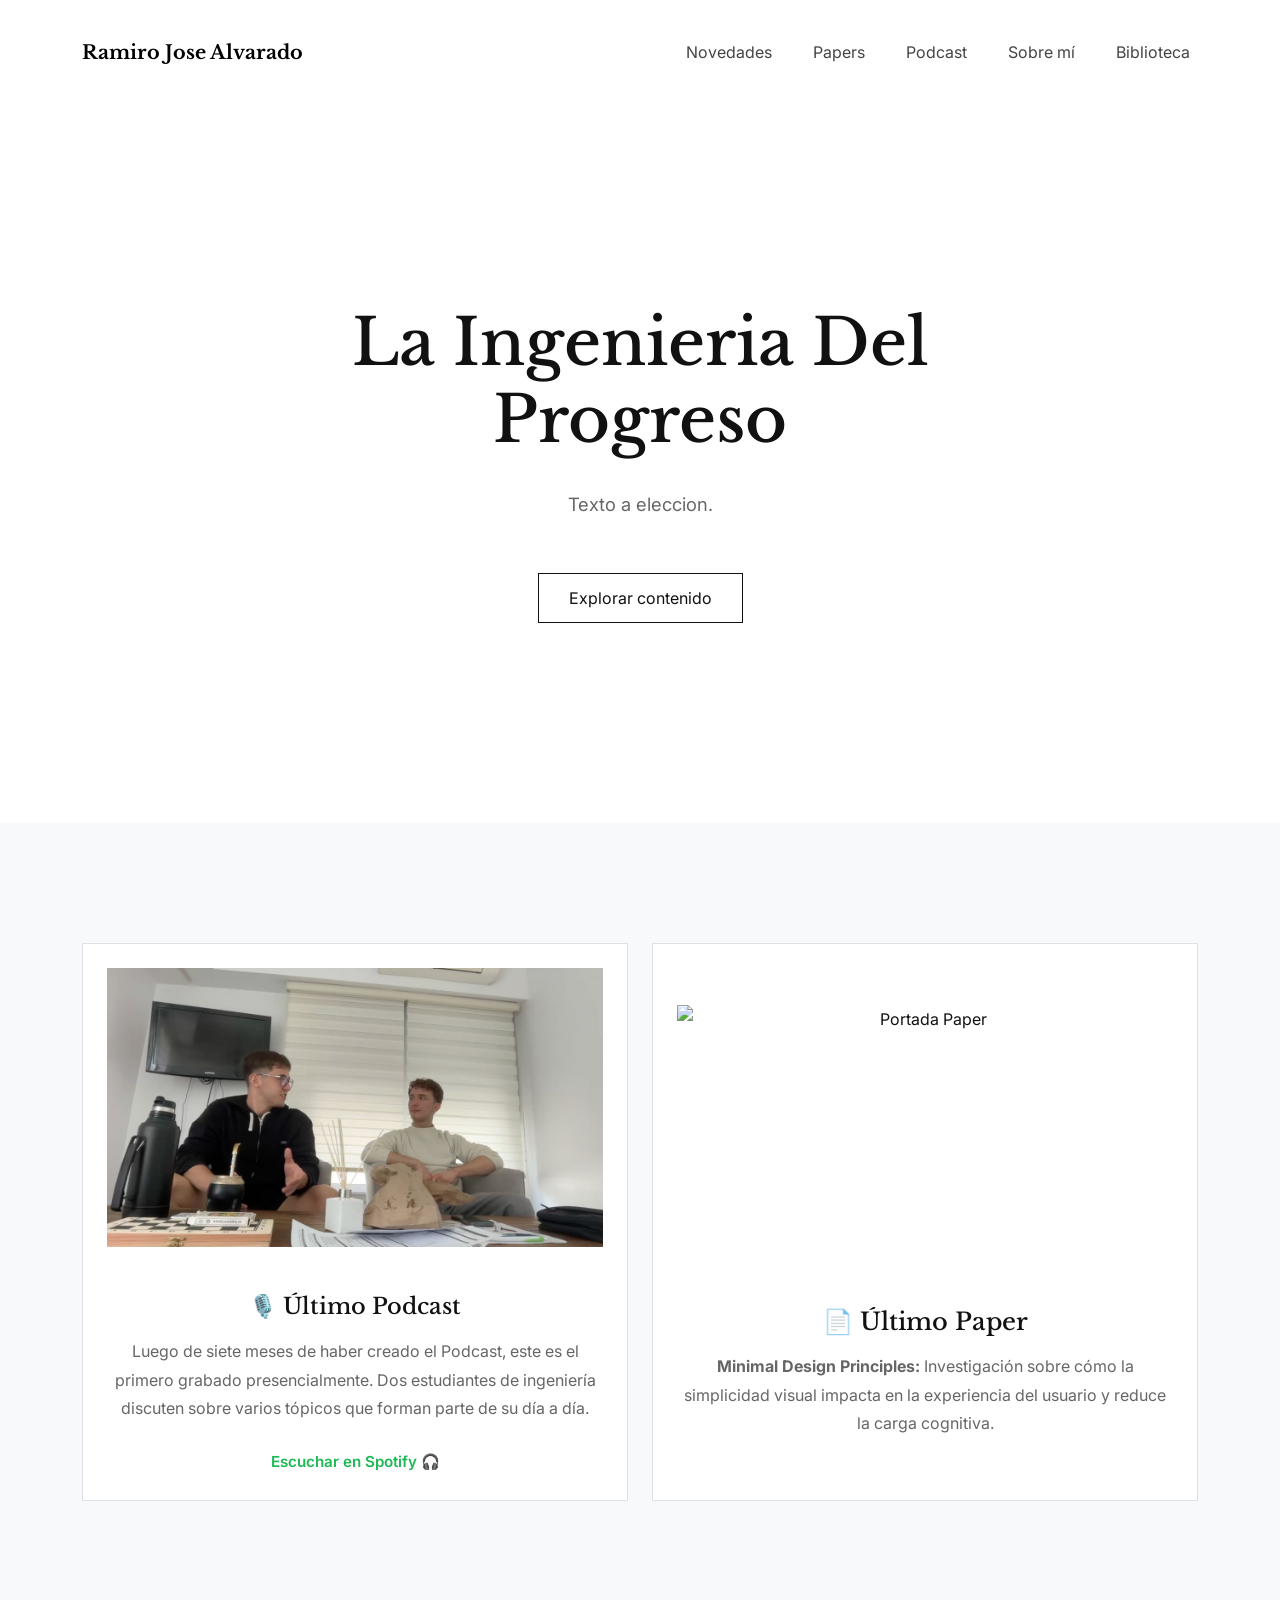
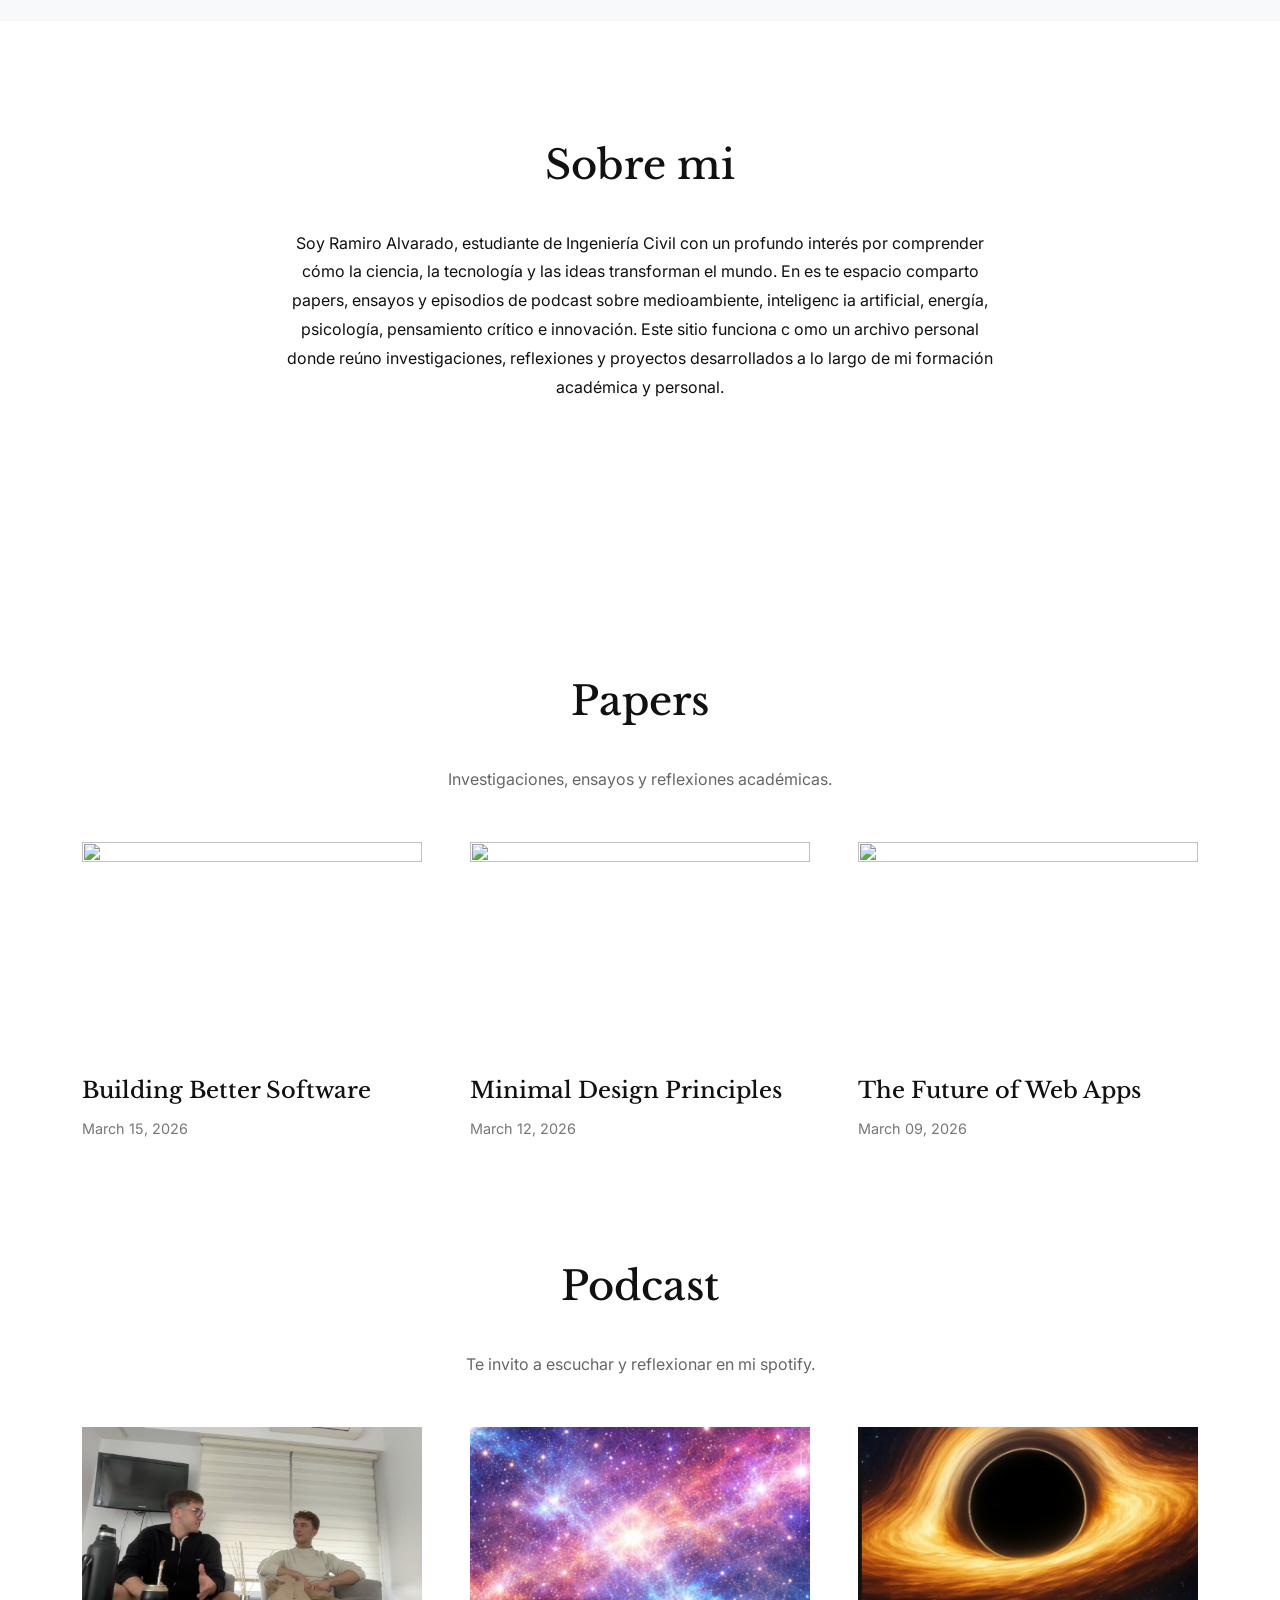
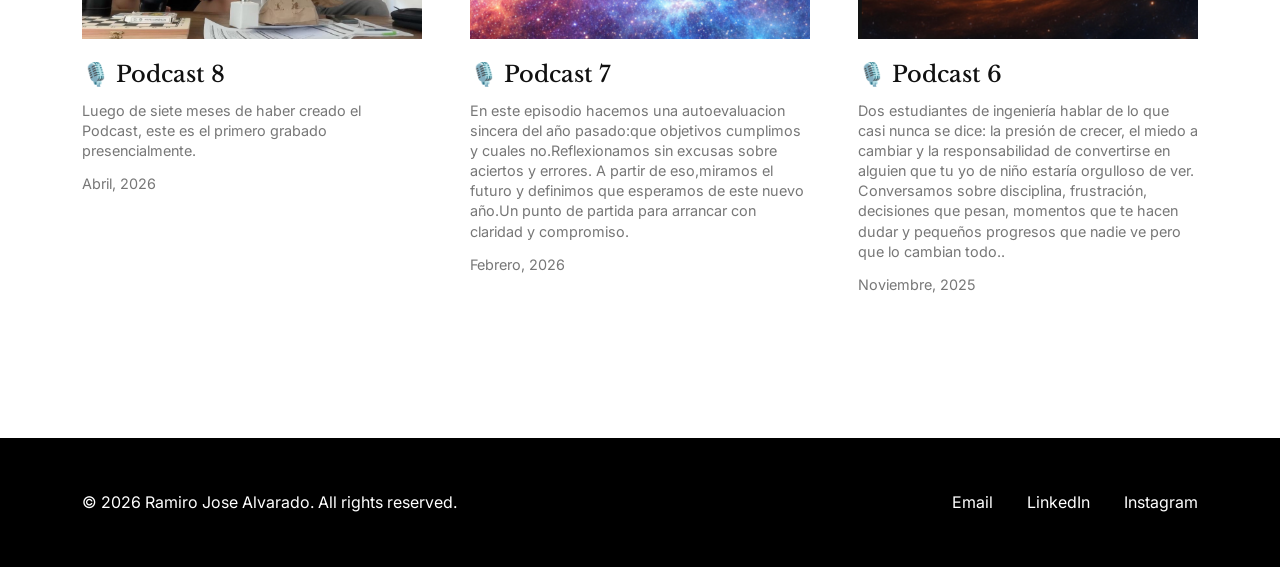
==== index.html @ f72dd398 "Links funciones al podcast, biblioteca creada, mejora estetica y conceptual hacia lo que busca el cl" ====
<!DOCTYPE html>
    <html lang="es">
    <head>
        <meta charset="UTF-8">
        <meta name="viewport" content="width=device-width, initial-scale=1.0">

        <title>Ramiro Jose Alvarado</title>

        <link href="https://cdn.jsdelivr.net/npm/bootstrap@5.3.3/dist/css/bootstrap.min.css" rel="stylesheet">

        <link href="https://fonts.googleapis.com/css2?family=Libre+Baskerville:wght@400;700&family=Inter:wght@300;400;500&display=swap" rel="stylesheet">

        <link rel="stylesheet" href="styles.css">
    </head>

    <body>

        <nav class="navbar navbar-expand-lg">
            <div class="container">

                <a class="navbar-brand" href="#">
                    Ramiro Jose Alvarado
                </a>

                <button class="navbar-toggler"
                        type="button"
                        data-bs-toggle="collapse"
                        data-bs-target="#menu">
                    <span class="navbar-toggler-icon"></span>
                </button>

                <div class="collapse navbar-collapse" id="menu">
                    <ul class="navbar-nav ms-auto">
                        <li class="nav-item">
                            <a class="nav-link" href="#Id2">Novedades</a>
                        </li>
                        <li class="nav-item">
                            <a class="nav-link" href="#Id3">Papers</a>
                        </li>
                        <li class="nav-item">
                            <a class="nav-link" href="#Id4">Podcast</a>
                        </li>
                        <li class="nav-item">
                            <a class="nav-link" href="#sobre-mi">Sobre mí</a>
                        </li>

                        <li class="nav-item">
                            <a class="nav-link" href="biblioteca.html">Biblioteca</a>
                        </li>
                    </ul>
                </div>

            </div>
        </nav>

        <section class="hero text-center">
            <div class="container">
                <div class="content-width">

                    <h1>
                        La Ingenieria Del Progreso 
                    </h1>

                    <p>
                        Texto a eleccion.
                    </p>

                    <a href="#Id1" class="btn btn-custom">
                        Explorar contenido
                    </a>

                </div>
            </div>
        </section>

        <section class="section bg-light" id="Id2">
            <div class="container">
                <div class="row g-4">
                    
                    <div class="col-md-6">
                        <a href="https://open.spotify.com/episode/62cA5rLiUwDuzhFDRsWuva" target="_blank" class="journal-link" style="height: 100%; text-decoration: none;">
                            <div class="p-4 border bg-white h-100 text-center d-flex flex-column justify-content-center journal-card">
                                
                                <img src="PortadaCapitulo8.jpeg" alt="Portada Podcast" class="img-fluid mb-4" style="width: 100%; aspect-ratio: 16/9; object-fit: cover;">
                                
                                <h4 style="font-family: 'Libre Baskerville', serif; margin-bottom: 15px;">🎙️ Último Podcast</h4>
                                <p style="color: #666; margin-bottom: 15px;">
                                    Luego de siete meses de haber creado el Podcast, este es el primero grabado presencialmente. Dos estudiantes de ingeniería discuten sobre varios tópicos que forman parte de su día a día.
                                </p>
                                
                                <div>
                                    <span style="color: #1DB954; font-weight: 600; font-size: 0.95rem;">
                                        Escuchar en Spotify 🎧
                                    </span>
                                </div>
                                
                            </div>
                        </a>
                    </div>

                    <div class="col-md-6">
                        <div class="p-4 border bg-white h-100 text-center d-flex flex-column justify-content-center">
                            <img src="img/paper-cover.jpg" alt="Portada Paper" class="img-fluid mb-4" style="width: 100%; aspect-ratio: 16/9; object-fit: cover;">
                            
                            <h4 style="font-family: 'Libre Baskerville', serif; margin-bottom: 15px;">📄 Último Paper</h4>
                            <p style="color: #666; margin-bottom: 0;">
                                <strong>Minimal Design Principles:</strong> Investigación sobre cómo la simplicidad visual impacta en la experiencia del usuario y reduce la carga cognitiva.
                            </p>
                        </div>
                    </div>

                </div>
            </div>
        </section>

        <section class="section" id="sobre-mi">
            <div class="container">
                <div class="content-width text-center">

                    <h2 class="section-title">
                        Sobre mi
                    </h2>

                    <p>
                        Soy Ramiro Alvarado, estudiante de Ingeniería Civil con un profundo interés por 
                        comprender cómo la ciencia, la tecnología y las ideas transforman el mundo. En es
                        te espacio comparto papers, ensayos y episodios de podcast sobre medioambiente, inteligenc
                        ia artificial, energía, psicología, pensamiento crítico e innovación. Este sitio funciona c
                        omo un archivo personal donde reúno investigaciones, reflexiones y proyectos desarrollados a
                        lo largo de mi formación académica y personal.
                    </p>

                </div>
            </div>
        </section>

        <section class="journal-section" id="Id1">
            <div class="container">
                
                <div id="Id3" class="mb-5 pb-5">
                    <div class="text-center mb-5">
                        <h2 class="section-title">
                            Papers
                        </h2>
                        <p class="journal-subtitle">
                            Investigaciones, ensayos y reflexiones académicas.
                        </p>
                    </div>
            
                    <div class="row g-5">
                        <div class="col-lg-4 col-md-6">
                            <a href="ArtSect1.html" class="journal-link">
                                <article class="journal-card">
                                    <img src="img/post1.jpg" class="img-fluid" alt="">
                                    <h4>Building Better Software</h4>
                                    <span>March 15, 2026</span>
                                </article>
                            </a>
                        </div>
            
                        <div class="col-lg-4 col-md-6">
                            <a href="ArtSect2.html" class="journal-link">
                                <article class="journal-card">
                                    <img src="img/post2.jpg" class="img-fluid" alt="">
                                    <h4>Minimal Design Principles</h4>
                                    <span>March 12, 2026</span>
                                </article>
                            </a>
                        </div>
            
                        <div class="col-lg-4 col-md-6">
                            <a href="ArtSect3.html" class="journal-link">
                                <article class="journal-card">
                                    <img src="img/post3.jpg" class="img-fluid" alt="">
                                    <h4>The Future of Web Apps</h4>
                                    <span>March 09, 2026</span>
                                </article>
                            </a>
                        </div>
                    </div>
                </div>

                <div id="Id4" class="pt-4">
                    <div class="text-center mb-5">
                        <h2 class="section-title">
                            Podcast
                        </h2>
                        <p class="journal-subtitle">
                            Te invito a escuchar y reflexionar en mi spotify.
                        </p>
                    </div>
            
                    <div class="row g-5">
                        <!-- Tarjeta actualizada con el texto y tipografía de arriba -->
                        <div class="col-lg-4 col-md-6">
                            <a href="https://open.spotify.com/episode/62cA5rLiUwDuzhFDRsWuva" target="_blank" class="journal-link">
                                <article class="journal-card">
                                    <img src="PortadaCapitulo8.jpeg" class="img-fluid" alt="Capítulo 8">
                                    <h4 style="font-family: 'Libre Baskerville', serif;">🎙️ Podcast 8</h4>
                                    <span style="line-height: 1.4;">Luego de siete meses de haber creado el Podcast, este es el primero grabado presencialmente.</span>
                                    <span>Abril, 2026</span>
                                </article>
                            </a>
                        </div>
            
                        <div class="col-lg-4 col-md-6">
                            <a href="https://open.spotify.com/episode/0x00ILSIrJQCTMIJi3r1mp" target="_blank" class="journal-link">
                                <article class="journal-card">
                                    <img src="PortadaCapitulo7.png" class="img-fluid" alt="Capítulo 7">
                                    <h4 style="font-family: 'Libre Baskerville', serif;">🎙️ Podcast 7</h4>
                                    <span style="line-height: 1.4;">En este episodio hacemos una autoevaluacion sincera del año pasado:que objetivos cumplimos y cuales no.Reflexionamos sin excusas sobre aciertos y errores. A partir de eso,miramos el futuro y definimos que esperamos de este nuevo año.Un punto de partida para arrancar con claridad y compromiso.</span>
                                    <span>Febrero, 2026</span>
                                </article>
                            </a>
                        </div>
            
                        <div class="col-lg-4 col-md-6">
                            <a href="https://open.spotify.com/episode/5B5YVwKA6Tso72azm7vd7c" target="_blank" class="journal-link">
                                <article class="journal-card">
                                    <img src="PortadaCapitulo6.png" class="img-fluid" alt="Capítulo 7">
                                    <h4 style="font-family: 'Libre Baskerville', serif;">🎙️ Podcast 6</h4>
                                    <span style="line-height: 1.4;">Dos estudiantes de ingeniería hablar de lo que casi nunca se dice: la presión de crecer, el miedo a cambiar y la responsabilidad de convertirse en alguien que tu yo de niño estaría orgulloso de ver. Conversamos sobre disciplina, frustración, decisiones que pesan, momentos que te hacen dudar y pequeños progresos que nadie ve pero que lo cambian todo..</span>

                                    <span>Noviembre, 2025</span>
                                </article>
                            </a>
                        </div>
                    </div>
                </div>
        
            </div>
        </section>

        <footer class="footer">
            <div class="container">
        
                <div class="row align-items-center">
        
                    <div class="col-md-6">
                        <p class="mb-0">
                            © 2026 Ramiro Jose Alvarado. All rights reserved.
                        </p>
                    </div>
        
                    <div class="col-md-6 text-md-end mt-4 mt-md-0">
                        <a href="#">Email</a>
                        <a href="#">LinkedIn</a>
                        <a href="#">Instagram</a>
                    </div>
        
                </div>
        
            </div>
        </footer>

        <script src="https://cdn.jsdelivr.net/npm/bootstrap@5.3.3/dist/js/bootstrap.bundle.min.js"></script>
        
        <script>
            function smoothScrollTo(target, duration = 2500) {
                const start = window.pageYOffset;
                const end = target.offsetTop;
                const distance = end - start;
                let startTime = null;
            
                function animation(currentTime) {
                    if (!startTime) {
                        startTime = currentTime;
                    }
                    const elapsed = currentTime - startTime;
                    let progress = Math.min(elapsed / duration, 1);
            
                    // easing suave
                    progress = 1 - Math.pow(1 - progress, 3);
            
                    window.scrollTo(
                        0,
                        start + distance * progress
                    );
            
                    if (elapsed < duration) {
                        requestAnimationFrame(animation);
                    }
                }
                requestAnimationFrame(animation);
            }
            
            document.querySelectorAll('a[href^="#"]').forEach(link => {
                link.addEventListener("click", function(e) {
                    e.preventDefault();
                    const target = document.querySelector(
                        this.getAttribute("href")
                    );
            
                    if (target) {
                        smoothScrollTo(target, 700); // duración en ms
                    }
                });
            });
        </script>
    </body>
    </html>
---- styles.css ----
body {
    font-family: 'Inter', sans-serif;
    background: white;
    color: #111;
    line-height: 1.8;
}

/* NAVBAR */

.navbar {
    padding: 30px 0;
    background: white;
}

.navbar-brand {
    font-family: 'Libre Baskerville', serif;
    font-size: 1.2rem;
    font-weight: 700;
}

.nav-link {
    color: #444 !important;
    margin-left: 25px;
    transition: .3s;
}

.nav-link:hover {
    color: black !important;
}

/* CONTENIDO */

.content-width {
    max-width: 720px;
    margin: auto;
}

/* HERO */

.hero {
    padding: 200px 0;
}

.hero h1 {
    font-family: 'Libre Baskerville', serif;
    font-size: 4rem;
    line-height: 1.2;
    margin-bottom: 30px;
}

.hero p {
    font-size: 1.15rem;
    color: #666;
}

/* BOTON */

.btn-custom {
    margin-top: 35px;
    border: 1px solid #111;
    border-radius: 0;
    padding: 12px 30px;
    background: white;
    color: #111;
    transition: .3s;
}

.btn-custom:hover {
    background: #111;
    color: white;
}

/* SECCIONES */

.section {
    padding: 120px 0;
}

.section-title {
    font-family: 'Libre Baskerville', serif;
    font-size: 2.5rem;
    margin-bottom: 40px;
}

/* ARTICULOS */

.article-item {
    margin-bottom: 50px;
}

.article-item h4 {
    font-family: 'Libre Baskerville', serif;
    margin-bottom: 10px;
}

/* JOURNAL */

.journal-section{
    padding:140px 0;
}

.journal-subtitle{
    color:#666;
    margin-top:15px;
}

.journal-card img{
    width:100%;
    aspect-ratio:16/10;
    object-fit:cover;
}

.journal-card h4{
    margin-top:20px;
    font-family:'Libre Baskerville', serif;
    font-size:1.4rem;
    line-height:1.4;
}

.journal-card span{
    display:block;
    margin-top:10px;
    color:#777;
    font-size:.9rem;
}

.journal-card{
    transition: all 0.4s cubic-bezier(.22,1,.36,1);
}

.journal-link{
    display:block;
    text-decoration:none;
    color:inherit;
    transition: all 0.4s cubic-bezier(.22,1,.36,1);
}

.journal-link:hover{
    color:inherit;
    transform:scale(1.04);
}
.journal-link:hover .journal-card{
    transform:translateY(-8px);
}
/* FOOTER */

.footer{
    background:#000;
    color:white;
    padding:50px 0;
}

.footer a{
    color:white;
    text-decoration:none;
    margin-left:30px;
    transition:.3s;
}

.footer a:hover{
    opacity:.7;
}
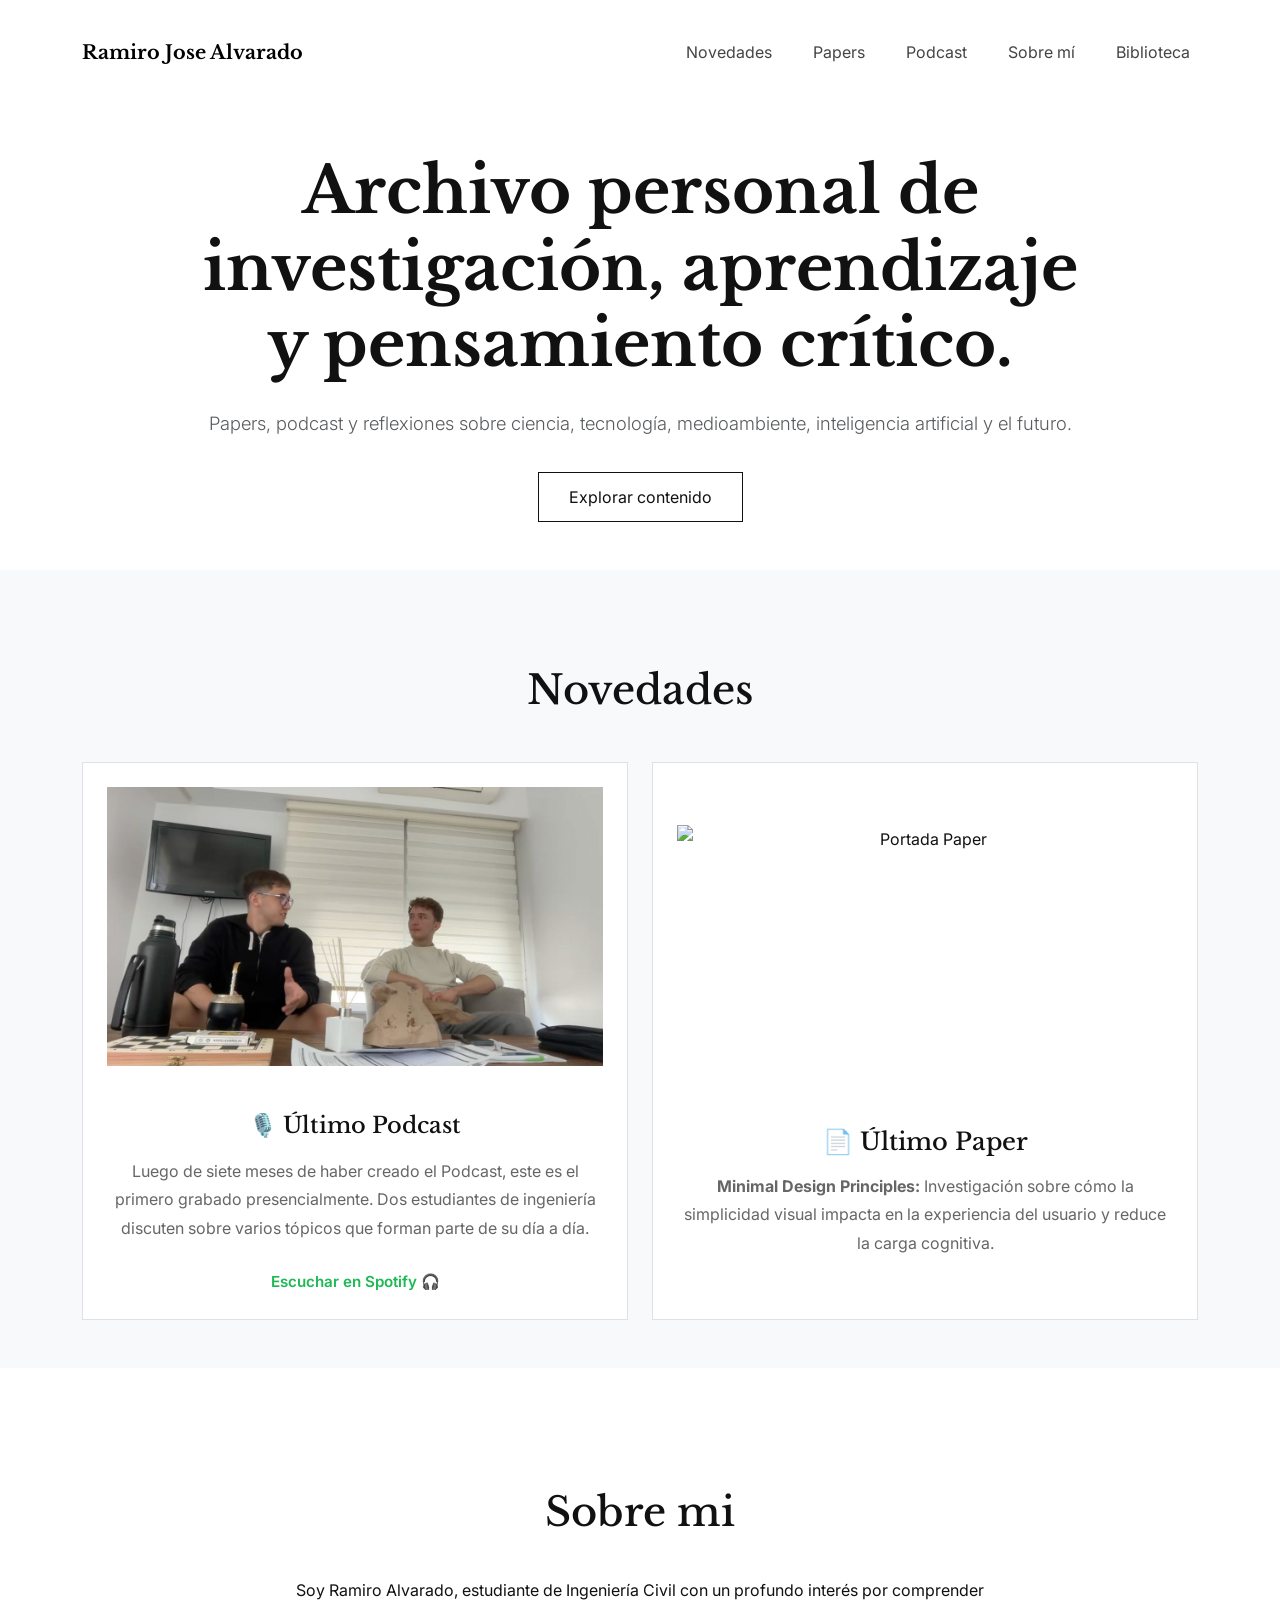
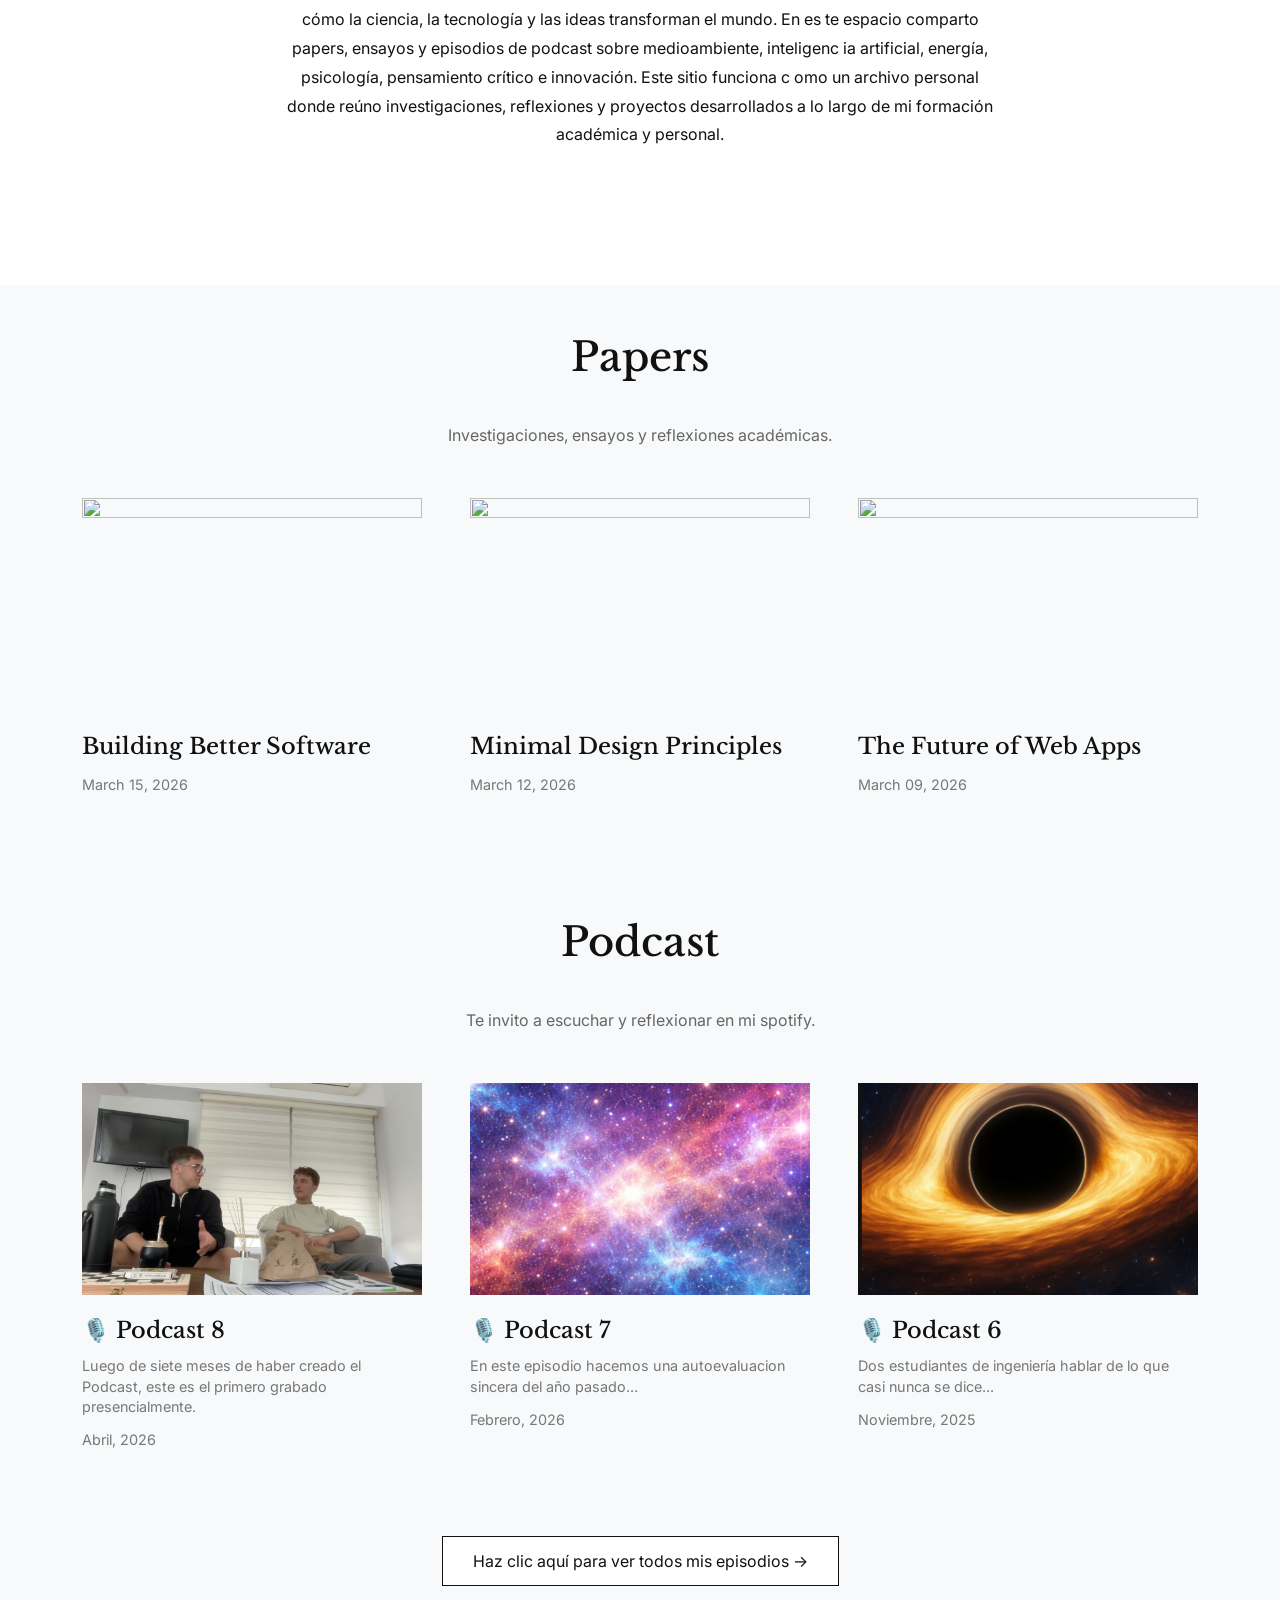
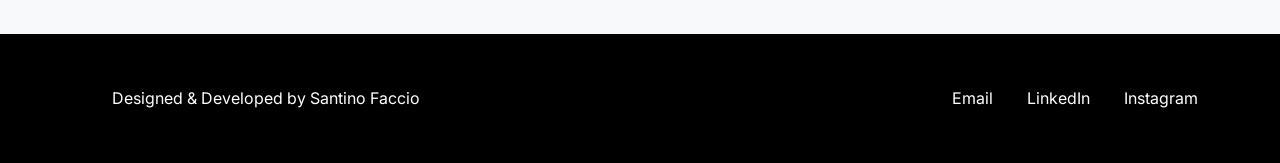
==== commit 5dbe6d8c: "pagina para ver podcast, mejoras esteticas" ====
--- a/index.html
+++ b/index.html
@@ -1,301 +1,322 @@
-    <!DOCTYPE html>
-    <html lang="es">
-    <head>
-        <meta charset="UTF-8">
-        <meta name="viewport" content="width=device-width, initial-scale=1.0">
-
-        <title>Ramiro Jose Alvarado</title>
-
-        <link href="https://cdn.jsdelivr.net/npm/bootstrap@5.3.3/dist/css/bootstrap.min.css" rel="stylesheet">
-
-        <link href="https://fonts.googleapis.com/css2?family=Libre+Baskerville:wght@400;700&family=Inter:wght@300;400;500&display=swap" rel="stylesheet">
-
-        <link rel="stylesheet" href="styles.css">
-    </head>
-
-    <body>
-
-        <nav class="navbar navbar-expand-lg">
-            <div class="container">
-
-                <a class="navbar-brand" href="#">
-                    Ramiro Jose Alvarado
-                </a>
-
-                <button class="navbar-toggler"
-                        type="button"
-                        data-bs-toggle="collapse"
-                        data-bs-target="#menu">
-                    <span class="navbar-toggler-icon"></span>
-                </button>
-
-                <div class="collapse navbar-collapse" id="menu">
-                    <ul class="navbar-nav ms-auto">
-                        <li class="nav-item">
-                            <a class="nav-link" href="#Id2">Novedades</a>
-                        </li>
-                        <li class="nav-item">
-                            <a class="nav-link" href="#Id3">Papers</a>
-                        </li>
-                        <li class="nav-item">
-                            <a class="nav-link" href="#Id4">Podcast</a>
-                        </li>
-                        <li class="nav-item">
-                            <a class="nav-link" href="#sobre-mi">Sobre mí</a>
-                        </li>
-
-                        <li class="nav-item">
-                            <a class="nav-link" href="biblioteca.html">Biblioteca</a>
-                        </li>
-                    </ul>
-                </div>
-
-            </div>
-        </nav>
-
-        <section class="hero text-center">
-            <div class="container">
-                <div class="content-width">
-
-                    <h1>
-                        La Ingenieria Del Progreso 
+<!DOCTYPE html>
+<html lang="es">
+<head>
+    <meta charset="UTF-8">
+    <meta name="viewport" content="width=device-width, initial-scale=1.0">
+
+    <title>Ramiro Jose Alvarado</title>
+
+    <link href="https://cdn.jsdelivr.net/npm/bootstrap@5.3.3/dist/css/bootstrap.min.css" rel="stylesheet">
+
+    <link href="https://fonts.googleapis.com/css2?family=Libre+Baskerville:wght@400;700&family=Inter:wght@300;400;500&display=swap" rel="stylesheet">
+
+    <link rel="stylesheet" href="styles.css">
+</head>
+
+<body>
+
+    <nav class="navbar navbar-expand-lg">
+        <div class="container">
+
+            <a class="navbar-brand" href="#">
+                Ramiro Jose Alvarado
+            </a>
+
+            <button class="navbar-toggler"
+                    type="button"
+                    data-bs-toggle="collapse"
+                    data-bs-target="#menu">
+                <span class="navbar-toggler-icon"></span>
+            </button>
+
+            <div class="collapse navbar-collapse" id="menu">
+                <ul class="navbar-nav ms-auto">
+                    <li class="nav-item">
+                        <a class="nav-link" href="#Id2">Novedades</a>
+                    </li>
+                    <li class="nav-item">
+                        <a class="nav-link" href="#Id3">Papers</a>
+                    </li>
+                    <li class="nav-item">
+                        <a class="nav-link" href="#Id4">Podcast</a>
+                    </li>
+                    <li class="nav-item">
+                        <a class="nav-link" href="#sobre-mi">Sobre mí</a>
+                    </li>
+
+                    <li class="nav-item">
+                        <a class="nav-link" href="biblioteca.html">Biblioteca</a>
+                    </li>
+                </ul>
+            </div>
+
+        </div>
+    </nav>
+
+    <section class="hero text-center py-5">
+        <div class="container">
+            <div class="row justify-content-center">
+                <div class="col-lg-10 col-md-12">
+    
+                    <h1 class="display-5 fw-bold mb-4">
+                        Archivo personal de investigación, aprendizaje y pensamiento crítico.
                     </h1>
-
-                    <p>
-                        Texto a eleccion.
+    
+                    <p class="lead mb-4 text-muted">
+                        Papers, podcast y reflexiones sobre ciencia, tecnología, medioambiente, inteligencia artificial y el futuro.
                     </p>
-
-                    <a href="#Id1" class="btn btn-custom">
+    
+                    <a href="#Id1" class="btn btn-custom mt-2">
                         Explorar contenido
                     </a>
-
-                </div>
-            </div>
-        </section>
-
-        <section class="section bg-light" id="Id2">
-            <div class="container">
-                <div class="row g-4">
-                    
-                    <div class="col-md-6">
-                        <a href="https://open.spotify.com/episode/62cA5rLiUwDuzhFDRsWuva" target="_blank" class="journal-link" style="height: 100%; text-decoration: none;">
-                            <div class="p-4 border bg-white h-100 text-center d-flex flex-column justify-content-center journal-card">
-                                
-                                <img src="PortadaCapitulo8.jpeg" alt="Portada Podcast" class="img-fluid mb-4" style="width: 100%; aspect-ratio: 16/9; object-fit: cover;">
-                                
-                                <h4 style="font-family: 'Libre Baskerville', serif; margin-bottom: 15px;">🎙️ Último Podcast</h4>
-                                <p style="color: #666; margin-bottom: 15px;">
-                                    Luego de siete meses de haber creado el Podcast, este es el primero grabado presencialmente. Dos estudiantes de ingeniería discuten sobre varios tópicos que forman parte de su día a día.
-                                </p>
-                                
-                                <div>
-                                    <span style="color: #1DB954; font-weight: 600; font-size: 0.95rem;">
-                                        Escuchar en Spotify 🎧
-                                    </span>
-                                </div>
-                                
+    
+                </div>
+            </div>
+        </div>
+    </section>
+
+    <!-- ========================================== -->
+    <!-- SECCIÓN NOVEDADES -->
+    <!-- ========================================== -->
+    <section class="section bg-light py-5" id="Id2" style="padding-top: 6rem !important;">
+        <div class="container">
+            
+            <div class="text-center mb-5">
+                <h2 class="section-title">
+                    Novedades
+                </h2>
+            </div>
+
+            <div class="row g-4">
+                
+                <div class="col-md-6">
+                    <a href="https://open.spotify.com/episode/62cA5rLiUwDuzhFDRsWuva" target="_blank" class="journal-link" style="height: 100%; text-decoration: none;">
+                        <div class="p-4 border bg-white h-100 text-center d-flex flex-column justify-content-center journal-card">
+                            
+                            <img src="PortadaCapitulo8.jpeg" alt="Portada Podcast" class="img-fluid mb-4" style="width: 100%; aspect-ratio: 16/9; object-fit: cover;">
+                            
+                            <h4 style="font-family: 'Libre Baskerville', serif; margin-bottom: 15px;">🎙️ Último Podcast</h4>
+                            <p style="color: #666; margin-bottom: 15px;">
+                                Luego de siete meses de haber creado el Podcast, este es el primero grabado presencialmente. Dos estudiantes de ingeniería discuten sobre varios tópicos que forman parte de su día a día.
+                            </p>
+                            
+                            <div>
+                                <span style="color: #1DB954; font-weight: 600; font-size: 0.95rem;">
+                                    Escuchar en Spotify 🎧
+                                </span>
                             </div>
-                        </a>
-                    </div>
-
-                    <div class="col-md-6">
-                        <div class="p-4 border bg-white h-100 text-center d-flex flex-column justify-content-center">
-                            <img src="img/paper-cover.jpg" alt="Portada Paper" class="img-fluid mb-4" style="width: 100%; aspect-ratio: 16/9; object-fit: cover;">
                             
-                            <h4 style="font-family: 'Libre Baskerville', serif; margin-bottom: 15px;">📄 Último Paper</h4>
-                            <p style="color: #666; margin-bottom: 0;">
-                                <strong>Minimal Design Principles:</strong> Investigación sobre cómo la simplicidad visual impacta en la experiencia del usuario y reduce la carga cognitiva.
-                            </p>
                         </div>
-                    </div>
-
-                </div>
-            </div>
-        </section>
-
-        <section class="section" id="sobre-mi">
-            <div class="container">
-                <div class="content-width text-center">
-
+                    </a>
+                </div>
+
+                <div class="col-md-6">
+                    <div class="p-4 border bg-white h-100 text-center d-flex flex-column justify-content-center">
+                        <img src="img/paper-cover.jpg" alt="Portada Paper" class="img-fluid mb-4" style="width: 100%; aspect-ratio: 16/9; object-fit: cover;">
+                        
+                        <h4 style="font-family: 'Libre Baskerville', serif; margin-bottom: 15px;">📄 Último Paper</h4>
+                        <p style="color: #666; margin-bottom: 0;">
+                            <strong>Minimal Design Principles:</strong> Investigación sobre cómo la simplicidad visual impacta en la experiencia del usuario y reduce la carga cognitiva.
+                        </p>
+                    </div>
+                </div>
+
+            </div>
+        </div>
+    </section>
+    <!-- ========================================== -->
+
+    <section class="section" id="sobre-mi">
+        <div class="container">
+            <div class="content-width text-center">
+
+                <h2 class="section-title">
+                    Sobre mi
+                </h2>
+
+                <p>
+                    Soy Ramiro Alvarado, estudiante de Ingeniería Civil con un profundo interés por 
+                    comprender cómo la ciencia, la tecnología y las ideas transforman el mundo. En es
+                    te espacio comparto papers, ensayos y episodios de podcast sobre medioambiente, inteligenc
+                    ia artificial, energía, psicología, pensamiento crítico e innovación. Este sitio funciona c
+                    omo un archivo personal donde reúno investigaciones, reflexiones y proyectos desarrollados a
+                    lo largo de mi formación académica y personal.
+                </p>
+
+            </div>
+        </div>
+    </section>
+
+    <!-- ========================================== -->
+    <!-- SECCIÓN PAPERS Y PODCAST CON FONDO GRIS -->
+    <!-- ========================================== -->
+    <section class="journal-section bg-light py-5" id="Id1">
+        <div class="container">
+            
+            <div id="Id3" class="mb-5 pb-5">
+                <div class="text-center mb-5">
                     <h2 class="section-title">
-                        Sobre mi
+                        Papers
                     </h2>
-
-                    <p>
-                        Soy Ramiro Alvarado, estudiante de Ingeniería Civil con un profundo interés por 
-                        comprender cómo la ciencia, la tecnología y las ideas transforman el mundo. En es
-                        te espacio comparto papers, ensayos y episodios de podcast sobre medioambiente, inteligenc
-                        ia artificial, energía, psicología, pensamiento crítico e innovación. Este sitio funciona c
-                        omo un archivo personal donde reúno investigaciones, reflexiones y proyectos desarrollados a
-                        lo largo de mi formación académica y personal.
+                    <p class="journal-subtitle">
+                        Investigaciones, ensayos y reflexiones académicas.
                     </p>
-
-                </div>
-            </div>
-        </section>
-
-        <section class="journal-section" id="Id1">
-            <div class="container">
-                
-                <div id="Id3" class="mb-5 pb-5">
-                    <div class="text-center mb-5">
-                        <h2 class="section-title">
-                            Papers
-                        </h2>
-                        <p class="journal-subtitle">
-                            Investigaciones, ensayos y reflexiones académicas.
-                        </p>
-                    </div>
-            
-                    <div class="row g-5">
-                        <div class="col-lg-4 col-md-6">
-                            <a href="ArtSect1.html" class="journal-link">
-                                <article class="journal-card">
-                                    <img src="img/post1.jpg" class="img-fluid" alt="">
-                                    <h4>Building Better Software</h4>
-                                    <span>March 15, 2026</span>
-                                </article>
-                            </a>
-                        </div>
-            
-                        <div class="col-lg-4 col-md-6">
-                            <a href="ArtSect2.html" class="journal-link">
-                                <article class="journal-card">
-                                    <img src="img/post2.jpg" class="img-fluid" alt="">
-                                    <h4>Minimal Design Principles</h4>
-                                    <span>March 12, 2026</span>
-                                </article>
-                            </a>
-                        </div>
-            
-                        <div class="col-lg-4 col-md-6">
-                            <a href="ArtSect3.html" class="journal-link">
-                                <article class="journal-card">
-                                    <img src="img/post3.jpg" class="img-fluid" alt="">
-                                    <h4>The Future of Web Apps</h4>
-                                    <span>March 09, 2026</span>
-                                </article>
-                            </a>
-                        </div>
-                    </div>
-                </div>
-
-                <div id="Id4" class="pt-4">
-                    <div class="text-center mb-5">
-                        <h2 class="section-title">
-                            Podcast
-                        </h2>
-                        <p class="journal-subtitle">
-                            Te invito a escuchar y reflexionar en mi spotify.
-                        </p>
-                    </div>
-            
-                    <div class="row g-5">
-                        <!-- Tarjeta actualizada con el texto y tipografía de arriba -->
-                        <div class="col-lg-4 col-md-6">
-                            <a href="https://open.spotify.com/episode/62cA5rLiUwDuzhFDRsWuva" target="_blank" class="journal-link">
-                                <article class="journal-card">
-                                    <img src="PortadaCapitulo8.jpeg" class="img-fluid" alt="Capítulo 8">
-                                    <h4 style="font-family: 'Libre Baskerville', serif;">🎙️ Podcast 8</h4>
-                                    <span style="line-height: 1.4;">Luego de siete meses de haber creado el Podcast, este es el primero grabado presencialmente.</span>
-                                    <span>Abril, 2026</span>
-                                </article>
-                            </a>
-                        </div>
-            
-                        <div class="col-lg-4 col-md-6">
-                            <a href="https://open.spotify.com/episode/0x00ILSIrJQCTMIJi3r1mp" target="_blank" class="journal-link">
-                                <article class="journal-card">
-                                    <img src="PortadaCapitulo7.png" class="img-fluid" alt="Capítulo 7">
-                                    <h4 style="font-family: 'Libre Baskerville', serif;">🎙️ Podcast 7</h4>
-                                    <span style="line-height: 1.4;">En este episodio hacemos una autoevaluacion sincera del año pasado:que objetivos cumplimos y cuales no.Reflexionamos sin excusas sobre aciertos y errores. A partir de eso,miramos el futuro y definimos que esperamos de este nuevo año.Un punto de partida para arrancar con claridad y compromiso.</span>
-                                    <span>Febrero, 2026</span>
-                                </article>
-                            </a>
-                        </div>
-            
-                        <div class="col-lg-4 col-md-6">
-                            <a href="https://open.spotify.com/episode/5B5YVwKA6Tso72azm7vd7c" target="_blank" class="journal-link">
-                                <article class="journal-card">
-                                    <img src="PortadaCapitulo6.png" class="img-fluid" alt="Capítulo 7">
-                                    <h4 style="font-family: 'Libre Baskerville', serif;">🎙️ Podcast 6</h4>
-                                    <span style="line-height: 1.4;">Dos estudiantes de ingeniería hablar de lo que casi nunca se dice: la presión de crecer, el miedo a cambiar y la responsabilidad de convertirse en alguien que tu yo de niño estaría orgulloso de ver. Conversamos sobre disciplina, frustración, decisiones que pesan, momentos que te hacen dudar y pequeños progresos que nadie ve pero que lo cambian todo..</span>
-
-                                    <span>Noviembre, 2025</span>
-                                </article>
-                            </a>
-                        </div>
-                    </div>
-                </div>
-        
-            </div>
-        </section>
-
-        <footer class="footer">
-            <div class="container">
-        
-                <div class="row align-items-center">
-        
-                    <div class="col-md-6">
-                        <p class="mb-0">
-                            © 2026 Ramiro Jose Alvarado. All rights reserved.
-                        </p>
-                    </div>
-        
-                    <div class="col-md-6 text-md-end mt-4 mt-md-0">
-                        <a href="#">Email</a>
-                        <a href="#">LinkedIn</a>
-                        <a href="#">Instagram</a>
-                    </div>
-        
-                </div>
-        
-            </div>
-        </footer>
-
-        <script src="https://cdn.jsdelivr.net/npm/bootstrap@5.3.3/dist/js/bootstrap.bundle.min.js"></script>
-        
-        <script>
-            function smoothScrollTo(target, duration = 2500) {
-                const start = window.pageYOffset;
-                const end = target.offsetTop;
-                const distance = end - start;
-                let startTime = null;
-            
-                function animation(currentTime) {
-                    if (!startTime) {
-                        startTime = currentTime;
-                    }
-                    const elapsed = currentTime - startTime;
-                    let progress = Math.min(elapsed / duration, 1);
-            
-                    // easing suave
-                    progress = 1 - Math.pow(1 - progress, 3);
-            
-                    window.scrollTo(
-                        0,
-                        start + distance * progress
-                    );
-            
-                    if (elapsed < duration) {
-                        requestAnimationFrame(animation);
-                    }
+                </div>
+        
+                <div class="row g-5">
+                    <div class="col-lg-4 col-md-6">
+                        <a href="ArtSect1.html" class="journal-link">
+                            <article class="journal-card">
+                                <img src="img/post1.jpg" class="img-fluid" alt="">
+                                <h4>Building Better Software</h4>
+                                <span>March 15, 2026</span>
+                            </article>
+                        </a>
+                    </div>
+        
+                    <div class="col-lg-4 col-md-6">
+                        <a href="ArtSect2.html" class="journal-link">
+                            <article class="journal-card">
+                                <img src="img/post2.jpg" class="img-fluid" alt="">
+                                <h4>Minimal Design Principles</h4>
+                                <span>March 12, 2026</span>
+                            </article>
+                        </a>
+                    </div>
+        
+                    <div class="col-lg-4 col-md-6">
+                        <a href="ArtSect3.html" class="journal-link">
+                            <article class="journal-card">
+                                <img src="img/post3.jpg" class="img-fluid" alt="">
+                                <h4>The Future of Web Apps</h4>
+                                <span>March 09, 2026</span>
+                            </article>
+                        </a>
+                    </div>
+                </div>
+            </div>
+
+            <div id="Id4" class="pt-4">
+                <div class="text-center mb-5">
+                    <h2 class="section-title">
+                        Podcast
+                    </h2>
+                    <p class="journal-subtitle">
+                        Te invito a escuchar y reflexionar en mi spotify.
+                    </p>
+                </div>
+            
+                <div class="row g-5">
+                    <div class="col-lg-4 col-md-6">
+                        <a href="https://open.spotify.com/episode/62cA5rLiUwDuzhFDRsWuva" target="_blank" class="journal-link">
+                            <article class="journal-card">
+                                <img src="PortadaCapitulo8.jpeg" class="img-fluid" alt="Capítulo 8">
+                                <h4 style="font-family: 'Libre Baskerville', serif;">🎙️ Podcast 8</h4>
+                                <span style="line-height: 1.4;">Luego de siete meses de haber creado el Podcast, este es el primero grabado presencialmente.</span>
+                                <span>Abril, 2026</span>
+                            </article>
+                        </a>
+                    </div>
+            
+                    <div class="col-lg-4 col-md-6">
+                        <a href="https://open.spotify.com/episode/0x00ILSIrJQCTMIJi3r1mp" target="_blank" class="journal-link">
+                            <article class="journal-card">
+                                <img src="PortadaCapitulo7.png" class="img-fluid" alt="Capítulo 7">
+                                <h4 style="font-family: 'Libre Baskerville', serif;">🎙️ Podcast 7</h4>
+                                <span style="line-height: 1.4;">En este episodio hacemos una autoevaluacion sincera del año pasado...</span>
+                                <span>Febrero, 2026</span>
+                            </article>
+                        </a>
+                    </div>
+            
+                    <div class="col-lg-4 col-md-6">
+                        <a href="https://open.spotify.com/episode/5B5YVwKA6Tso72azm7vd7c" target="_blank" class="journal-link">
+                            <article class="journal-card">
+                                <img src="PortadaCapitulo6.png" class="img-fluid" alt="Capítulo 6">
+                                <h4 style="font-family: 'Libre Baskerville', serif;">🎙️ Podcast 6</h4>
+                                <span style="line-height: 1.4;">Dos estudiantes de ingeniería hablar de lo que casi nunca se dice...</span>
+                                <span>Noviembre, 2025</span>
+                            </article>
+                        </a>
+                    </div>
+                </div>
+            
+                <div class="text-center mt-5">
+                    <a href="podcast.html" class="btn btn-custom">
+                        Haz clic aquí para ver todos mis episodios →
+                    </a>
+                </div>
+            </div>
+    
+        </div>
+    </section>
+    <!-- ========================================== -->
+
+    <footer class="footer">
+        <div class="container">
+    
+            <div class="row align-items-center">
+
+                <div class="col-md-6">
+                    <p class="mb-0">
+                        <a href="https://github.com/Faccio7L?tab=repositories" target="_blank" style="text-decoration: none; color: inherit;">Designed & Developed by Santino Faccio</a>
+                    </p>
+                </div>
+            
+                <div class="col-md-6 text-md-end mt-4 mt-md-0">
+                    <a href="#">Email</a>
+                    <a href="#">LinkedIn</a>
+                    <a href="#">Instagram</a>
+                </div>
+            
+            </div>
+    
+        </div>
+    </footer>
+
+    <script src="https://cdn.jsdelivr.net/npm/bootstrap@5.3.3/dist/js/bootstrap.bundle.min.js"></script>
+    
+    <script>
+        function smoothScrollTo(target, duration = 2500) {
+            const start = window.pageYOffset;
+            const end = target.offsetTop;
+            const distance = end - start;
+            let startTime = null;
+        
+            function animation(currentTime) {
+                if (!startTime) {
+                    startTime = currentTime;
                 }
-                requestAnimationFrame(animation);
+                const elapsed = currentTime - startTime;
+                let progress = Math.min(elapsed / duration, 1);
+        
+                // easing suave
+                progress = 1 - Math.pow(1 - progress, 3);
+        
+                window.scrollTo(
+                    0,
+                    start + distance * progress
+                );
+        
+                if (elapsed < duration) {
+                    requestAnimationFrame(animation);
+                }
             }
-            
-            document.querySelectorAll('a[href^="#"]').forEach(link => {
-                link.addEventListener("click", function(e) {
-                    e.preventDefault();
-                    const target = document.querySelector(
-                        this.getAttribute("href")
-                    );
-            
-                    if (target) {
-                        smoothScrollTo(target, 700); // duración en ms
-                    }
-                });
+            requestAnimationFrame(animation);
+        }
+        
+        document.querySelectorAll('a[href^="#"]').forEach(link => {
+            link.addEventListener("click", function(e) {
+                e.preventDefault();
+                const target = document.querySelector(
+                    this.getAttribute("href")
+                );
+        
+                if (target) {
+                    smoothScrollTo(target, 700); // duración en ms
+                }
             });
-        </script>
-    </body>
-    </html>+        });
+    </script>
+</body>
+</html>
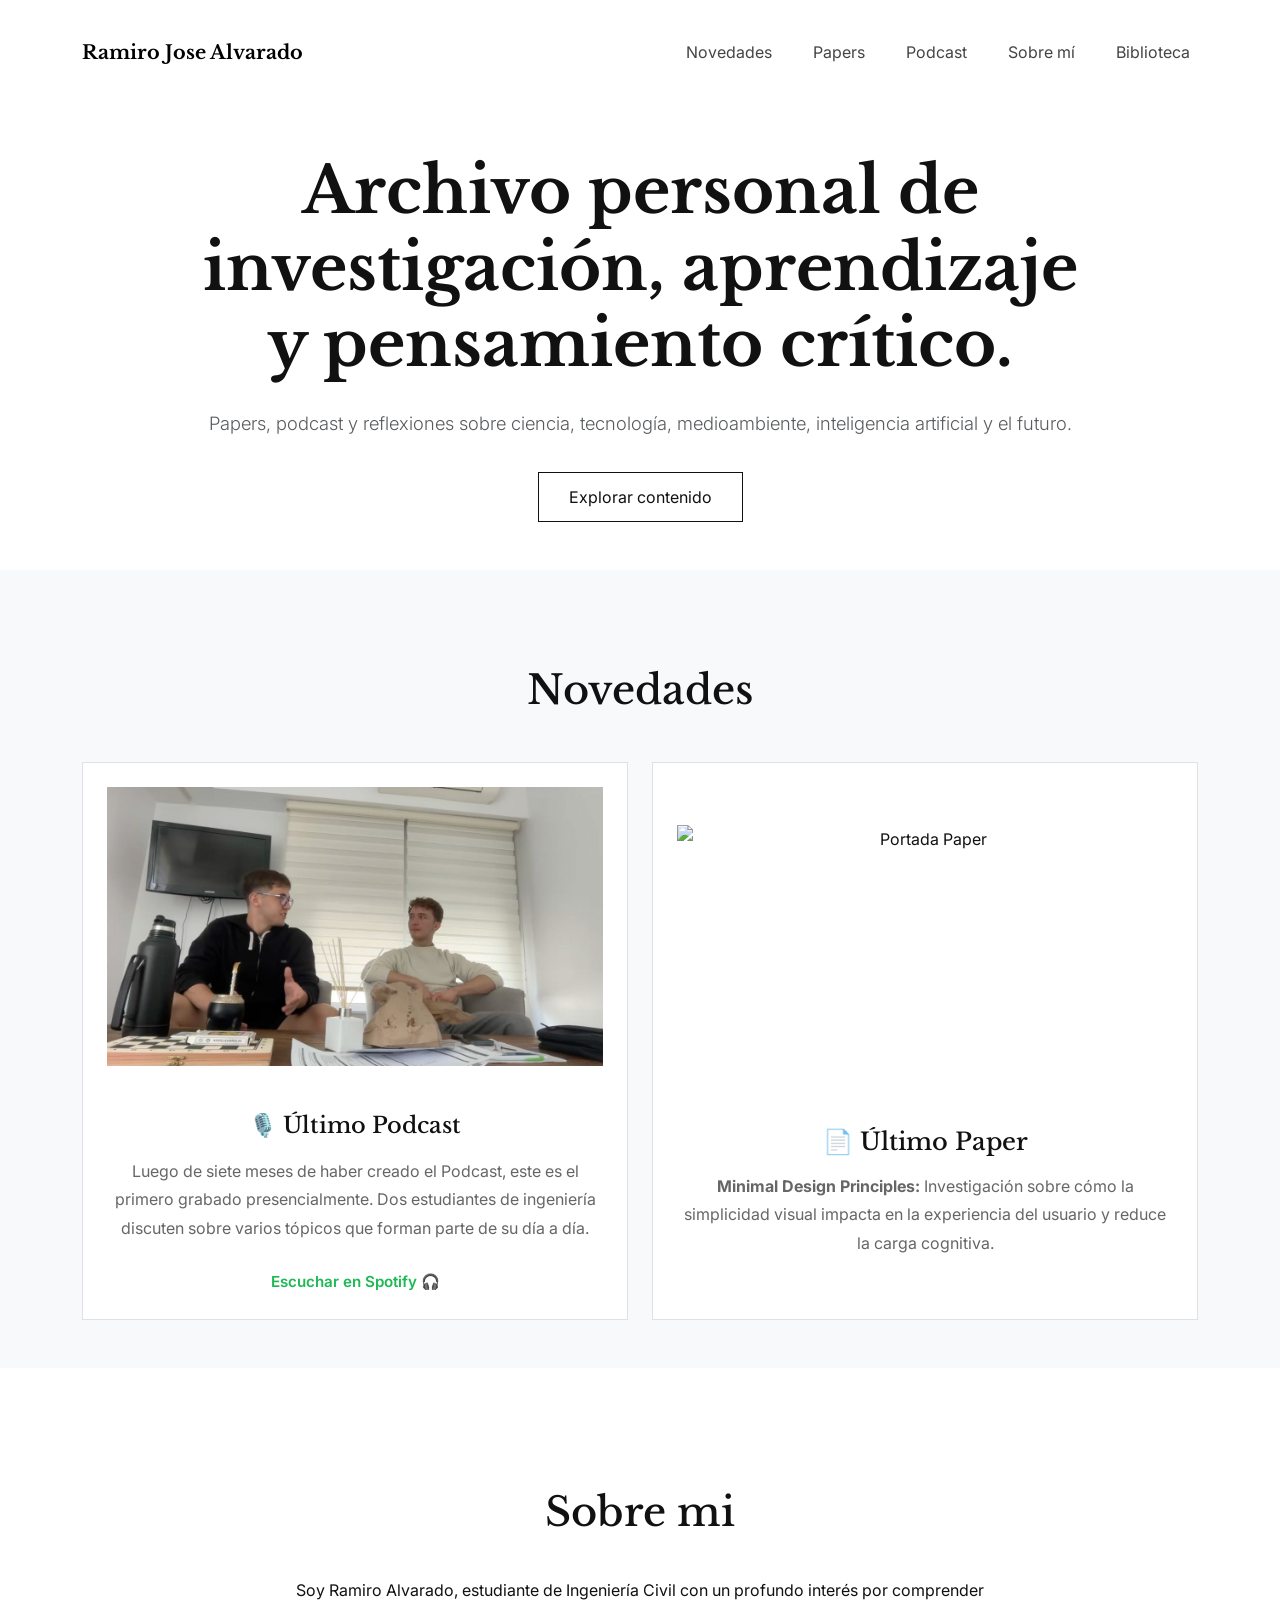
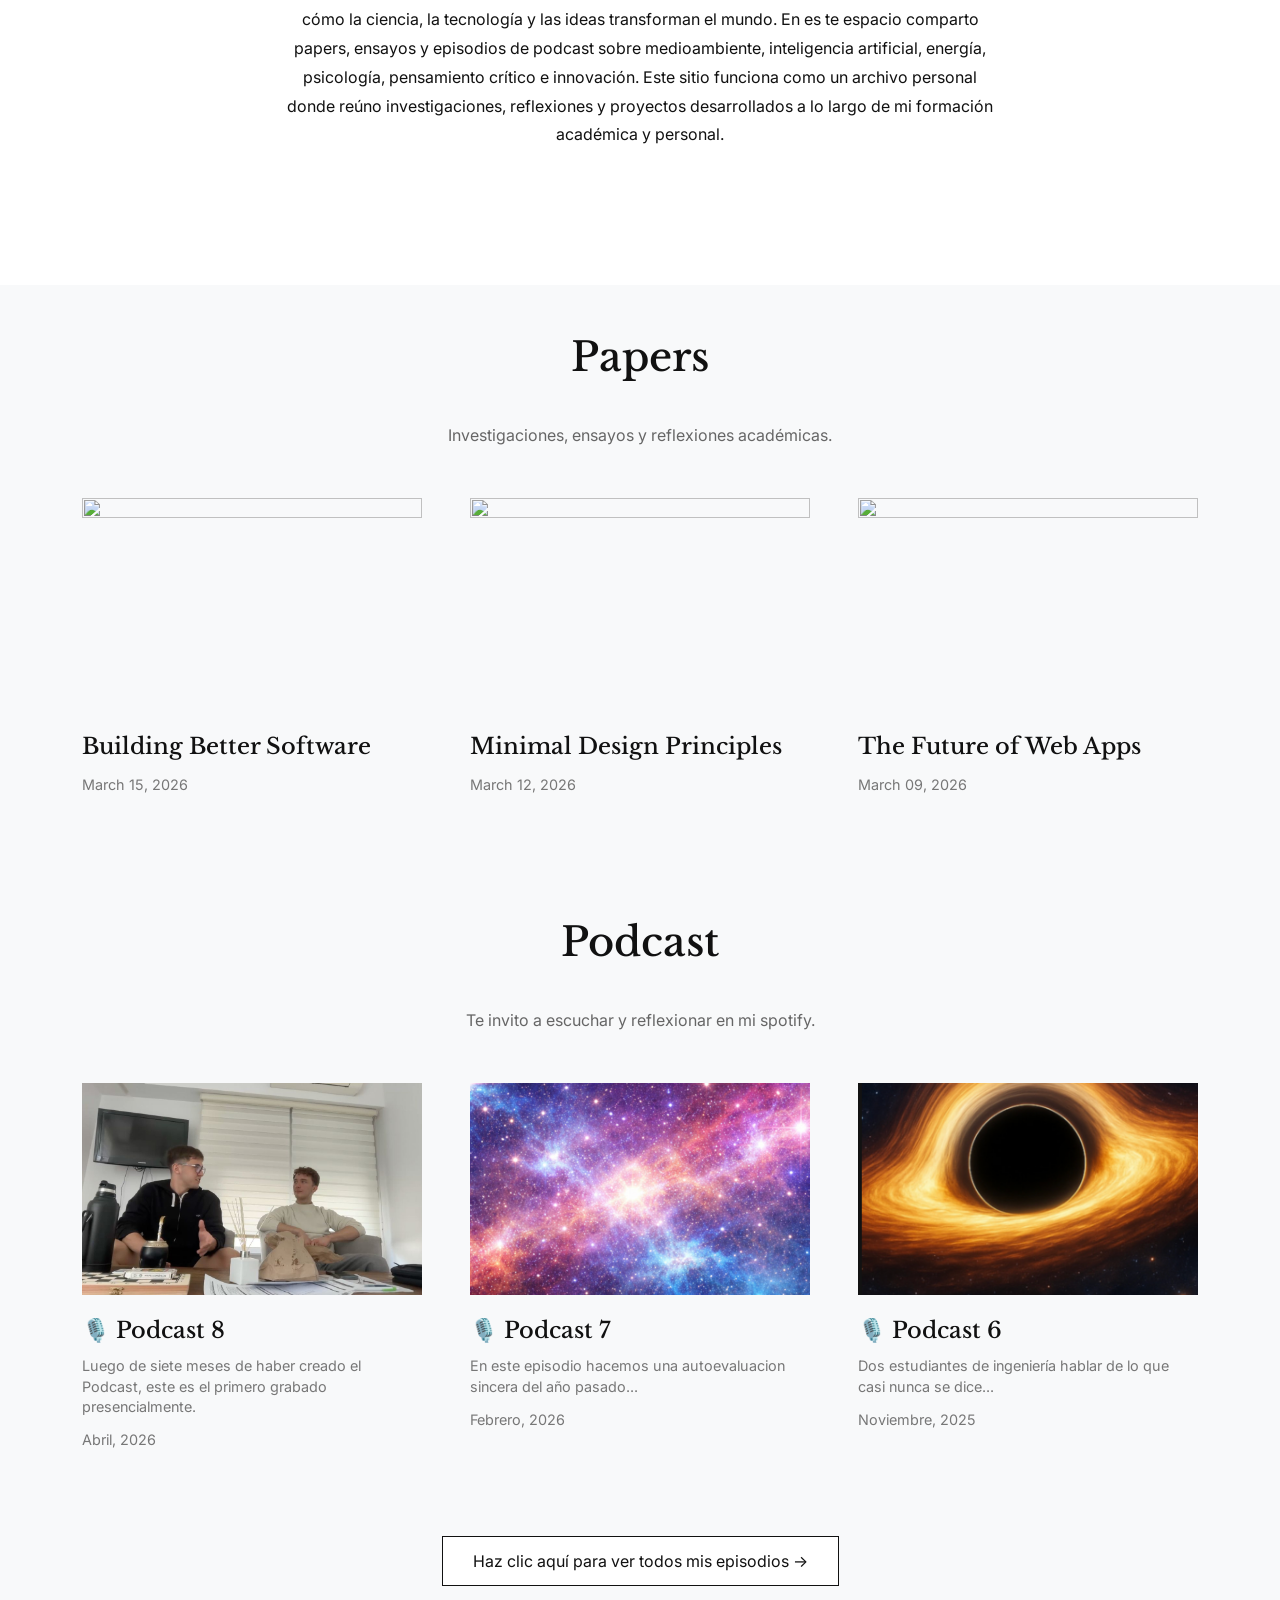
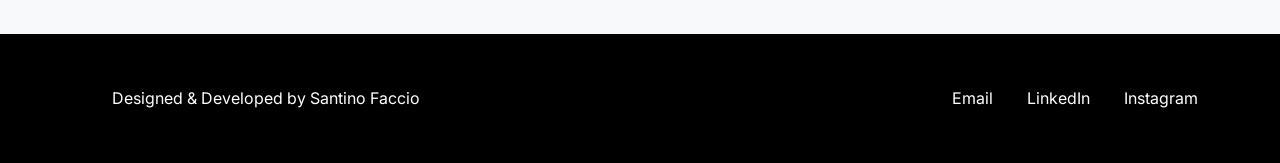
==== commit b9581f6e: "Desarrollo completo de la pagina de podcast,mejoras minimas" ====
--- a/index.html
+++ b/index.html
@@ -137,10 +137,9 @@
                 <p>
                     Soy Ramiro Alvarado, estudiante de Ingeniería Civil con un profundo interés por 
                     comprender cómo la ciencia, la tecnología y las ideas transforman el mundo. En es
-                    te espacio comparto papers, ensayos y episodios de podcast sobre medioambiente, inteligenc
-                    ia artificial, energía, psicología, pensamiento crítico e innovación. Este sitio funciona c
-                    omo un archivo personal donde reúno investigaciones, reflexiones y proyectos desarrollados a
-                    lo largo de mi formación académica y personal.
+                    te espacio comparto papers, ensayos y episodios de podcast sobre medioambiente, inteligencia artificial, energía, psicología, pensamiento crítico e innovación. Este sitio funciona como un archivo personal donde reúno investigaciones, reflexiones y proyectos desarrollados a
+                    lo largo de mi formación académica 
+                    y personal.
                 </p>
 
             </div>
--- a/styles.css
+++ b/styles.css
@@ -159,4 +159,56 @@
 
 .footer a:hover{
     opacity:.7;
-}+}
+/* PODCASTS */
+
+
+.podcast-card{
+    padding:20px;
+    height:100%;
+    min-height:690px;
+    border:1px solid #ececec;
+    cursor:pointer;
+
+    display:flex;
+    flex-direction:column;
+
+    transition:all .4s cubic-bezier(.22,1,.36,1);
+}
+
+.podcast-card:hover{
+    transform:scale(1.04) translateY(-8px);
+}
+
+.podcast-thumbnail{
+    width:100%;
+    aspect-ratio:1/1;
+
+    object-fit:cover;
+
+    margin-bottom:20px;
+}
+
+.podcast-card h4{
+    font-family:'Libre Baskerville', serif;
+    font-size:1.2rem;
+
+    margin-bottom:10px;
+}
+
+.podcast-card p{
+    color:#666;
+    margin:0;
+}
+
+.podcast-card small{
+    display:block;
+
+    margin-top:auto;
+    padding-top:15px;
+
+    color:#777;
+    font-size:.9rem;
+}
+
+
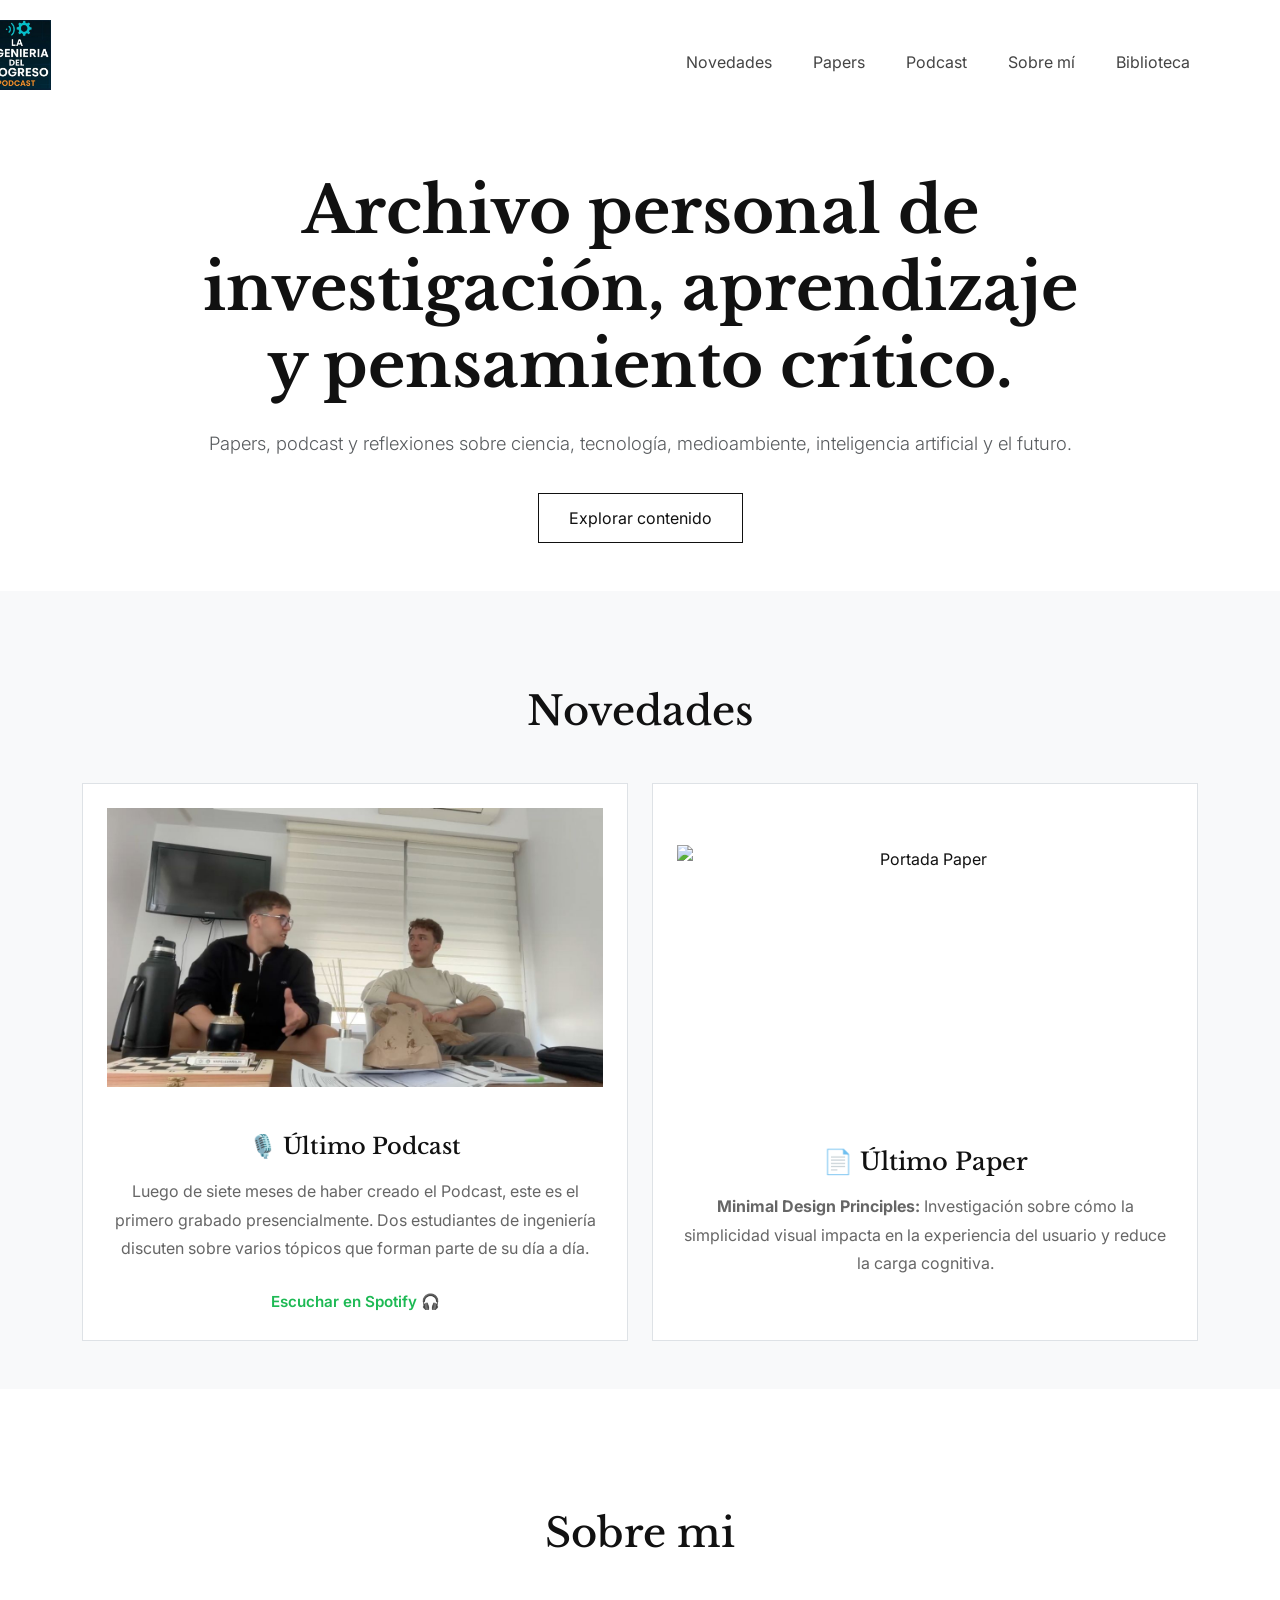
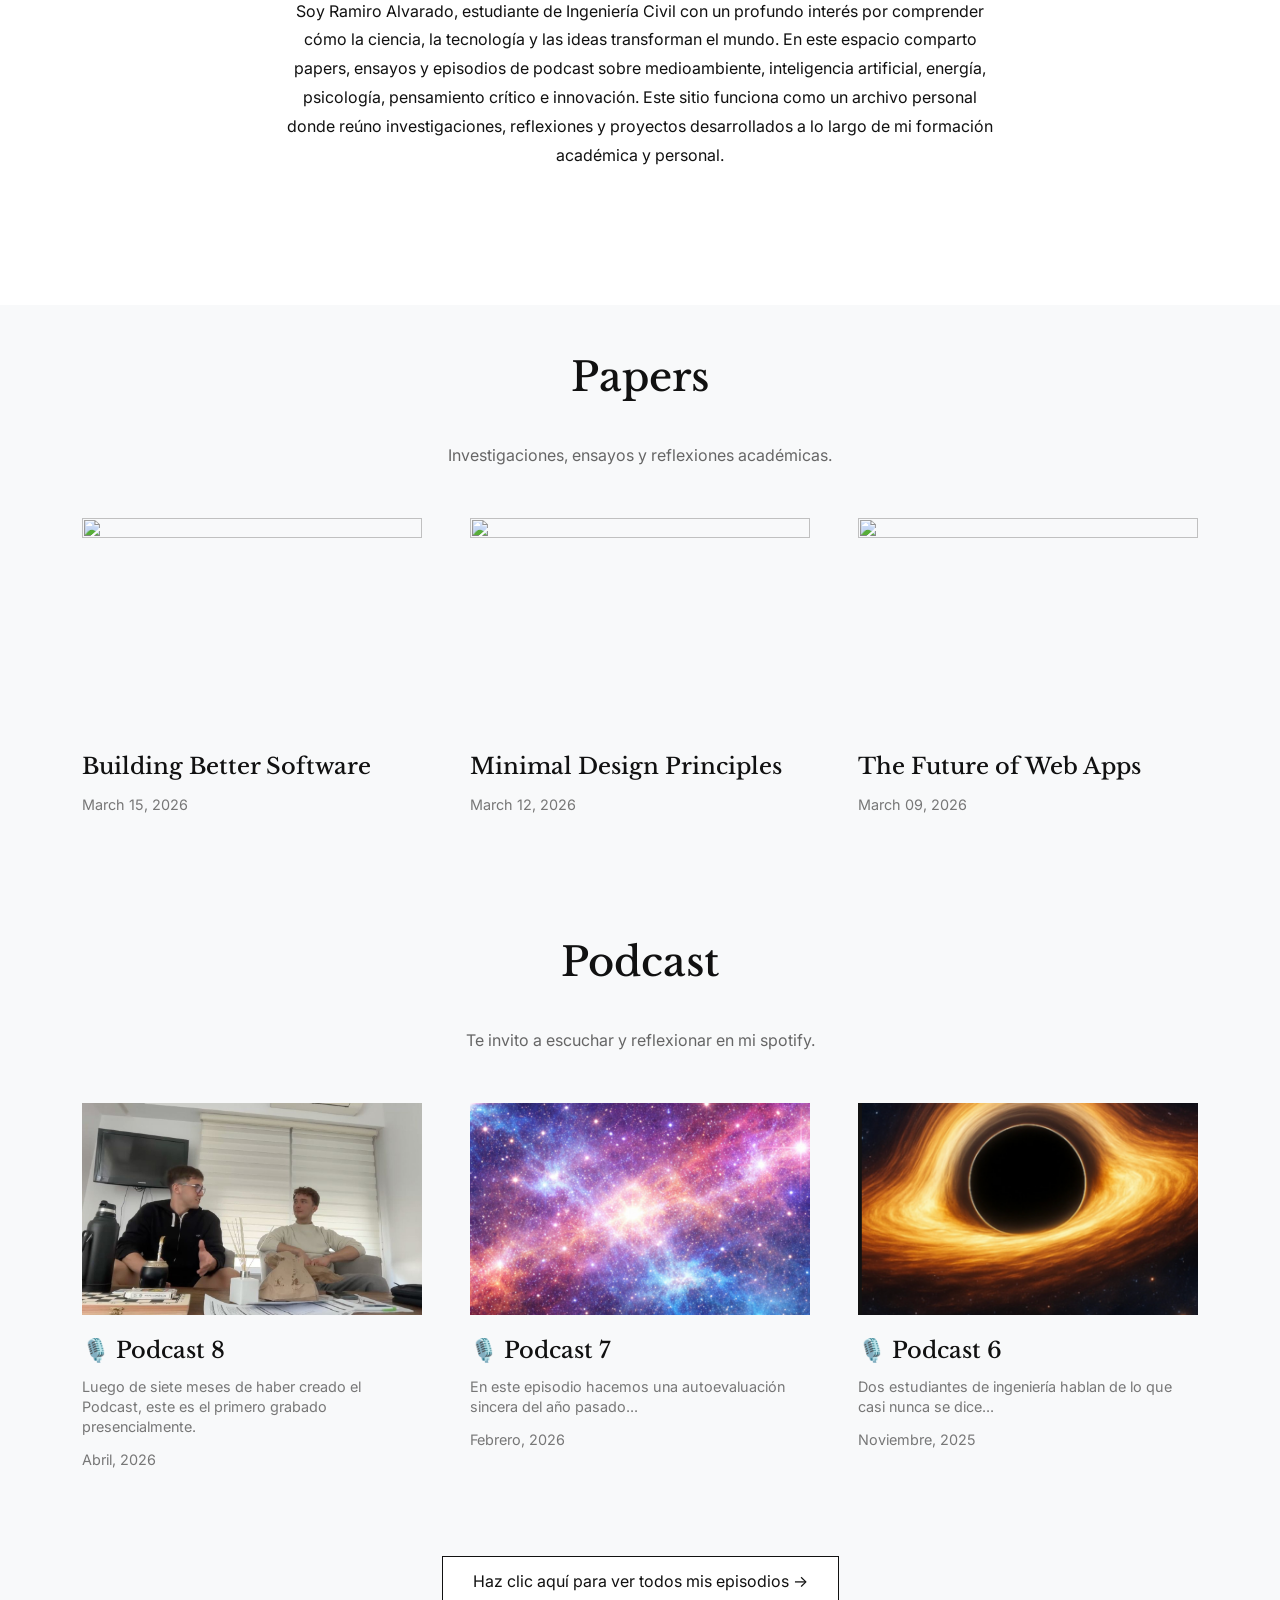
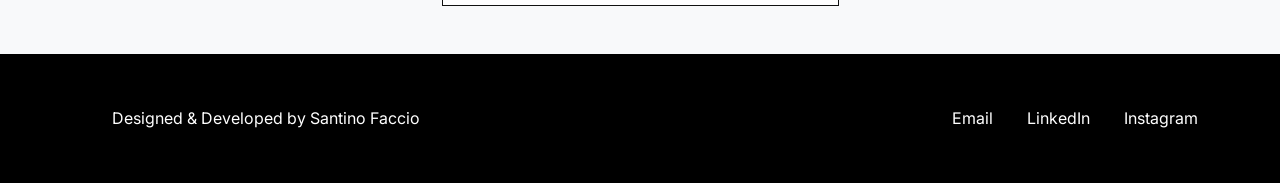
==== commit 717ad8df: "Ajuste nombres cap. podcast, ortografia,logo en navbar,ajuste de carpetas" ====
--- a/index.html
+++ b/index.html
@@ -18,8 +18,8 @@
     <nav class="navbar navbar-expand-lg">
         <div class="container">
 
-            <a class="navbar-brand" href="#">
-                Ramiro Jose Alvarado
+            <a class="navbar-brand" href="index.html">
+                <img src="img/LogoPodcast.jpeg" alt="Logo Podcast">
             </a>
 
             <button class="navbar-toggler"
@@ -93,7 +93,7 @@
                     <a href="https://open.spotify.com/episode/62cA5rLiUwDuzhFDRsWuva" target="_blank" class="journal-link" style="height: 100%; text-decoration: none;">
                         <div class="p-4 border bg-white h-100 text-center d-flex flex-column justify-content-center journal-card">
                             
-                            <img src="PortadaCapitulo8.jpeg" alt="Portada Podcast" class="img-fluid mb-4" style="width: 100%; aspect-ratio: 16/9; object-fit: cover;">
+                            <img src="img/PortadaCapitulo8.jpeg" alt="Portada Podcast" class="img-fluid mb-4" style="width: 100%; aspect-ratio: 16/9; object-fit: cover;">
                             
                             <h4 style="font-family: 'Libre Baskerville', serif; margin-bottom: 15px;">🎙️ Último Podcast</h4>
                             <p style="color: #666; margin-bottom: 15px;">
@@ -136,10 +136,7 @@
 
                 <p>
                     Soy Ramiro Alvarado, estudiante de Ingeniería Civil con un profundo interés por 
-                    comprender cómo la ciencia, la tecnología y las ideas transforman el mundo. En es
-                    te espacio comparto papers, ensayos y episodios de podcast sobre medioambiente, inteligencia artificial, energía, psicología, pensamiento crítico e innovación. Este sitio funciona como un archivo personal donde reúno investigaciones, reflexiones y proyectos desarrollados a
-                    lo largo de mi formación académica 
-                    y personal.
+                    comprender cómo la ciencia, la tecnología y las ideas transforman el mundo. En este espacio comparto papers, ensayos y episodios de podcast sobre medioambiente, inteligencia artificial, energía, psicología, pensamiento crítico e innovación. Este sitio funciona como un archivo personal donde reúno investigaciones, reflexiones y proyectos desarrollados a lo largo de mi formación académica y personal.
                 </p>
 
             </div>
@@ -209,7 +206,7 @@
                     <div class="col-lg-4 col-md-6">
                         <a href="https://open.spotify.com/episode/62cA5rLiUwDuzhFDRsWuva" target="_blank" class="journal-link">
                             <article class="journal-card">
-                                <img src="PortadaCapitulo8.jpeg" class="img-fluid" alt="Capítulo 8">
+                                <img src="img/PortadaCapitulo8.jpeg" class="img-fluid" alt="Capítulo 8">
                                 <h4 style="font-family: 'Libre Baskerville', serif;">🎙️ Podcast 8</h4>
                                 <span style="line-height: 1.4;">Luego de siete meses de haber creado el Podcast, este es el primero grabado presencialmente.</span>
                                 <span>Abril, 2026</span>
@@ -220,9 +217,9 @@
                     <div class="col-lg-4 col-md-6">
                         <a href="https://open.spotify.com/episode/0x00ILSIrJQCTMIJi3r1mp" target="_blank" class="journal-link">
                             <article class="journal-card">
-                                <img src="PortadaCapitulo7.png" class="img-fluid" alt="Capítulo 7">
+                                <img src="img/PortadaCapitulo7.png" class="img-fluid" alt="Capítulo 7">
                                 <h4 style="font-family: 'Libre Baskerville', serif;">🎙️ Podcast 7</h4>
-                                <span style="line-height: 1.4;">En este episodio hacemos una autoevaluacion sincera del año pasado...</span>
+                                <span style="line-height: 1.4;">En este episodio hacemos una autoevaluación sincera del año pasado...</span>
                                 <span>Febrero, 2026</span>
                             </article>
                         </a>
@@ -231,9 +228,9 @@
                     <div class="col-lg-4 col-md-6">
                         <a href="https://open.spotify.com/episode/5B5YVwKA6Tso72azm7vd7c" target="_blank" class="journal-link">
                             <article class="journal-card">
-                                <img src="PortadaCapitulo6.png" class="img-fluid" alt="Capítulo 6">
+                                <img src="img/PortadaCapitulo6.png" class="img-fluid" alt="Capítulo 6">
                                 <h4 style="font-family: 'Libre Baskerville', serif;">🎙️ Podcast 6</h4>
-                                <span style="line-height: 1.4;">Dos estudiantes de ingeniería hablar de lo que casi nunca se dice...</span>
+                                <span style="line-height: 1.4;">Dos estudiantes de ingeniería hablan de lo que casi nunca se dice...</span>
                                 <span>Noviembre, 2025</span>
                             </article>
                         </a>
--- a/styles.css
+++ b/styles.css
@@ -10,6 +10,12 @@
 .navbar {
     padding: 30px 0;
     background: white;
+}
+
+.navbar-brand img {
+    height: 70px; 
+    margin-left: -100px; 
+    margin-top: -15px; 
 }
 
 .navbar-brand {
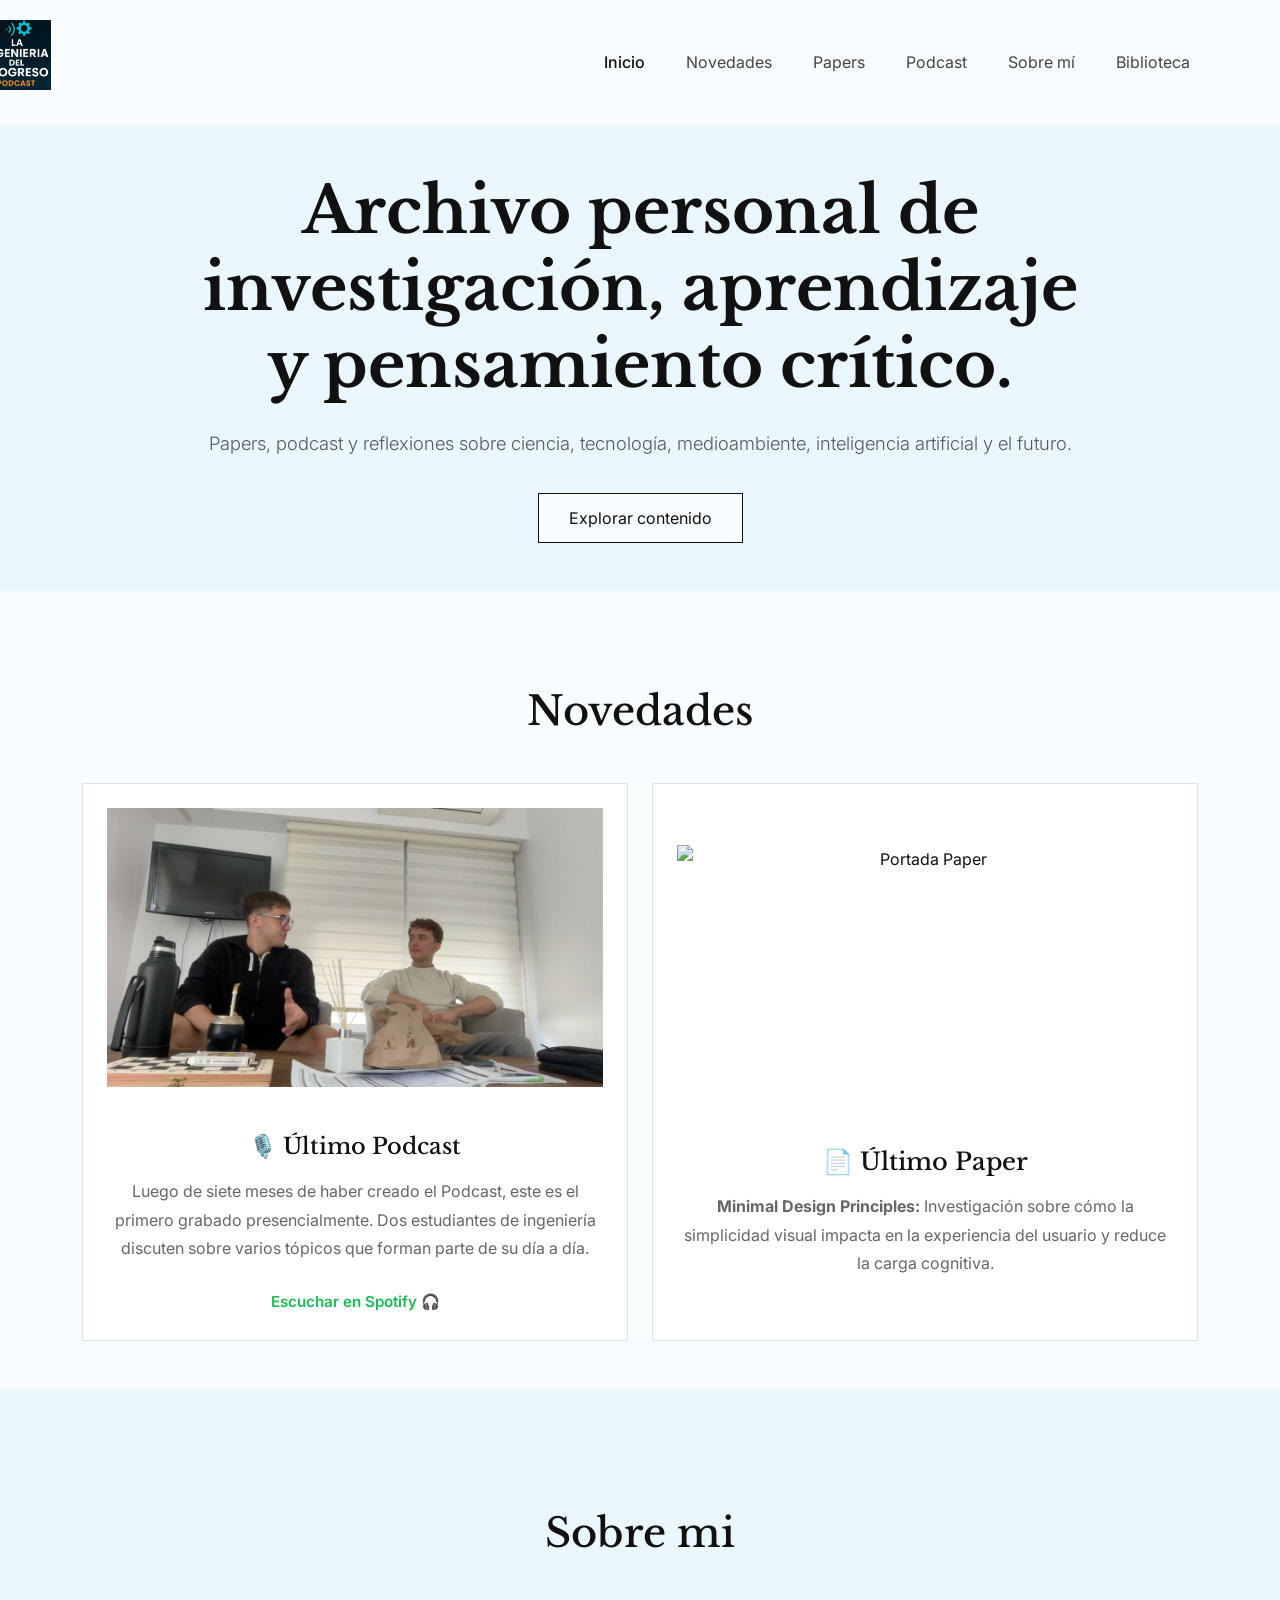
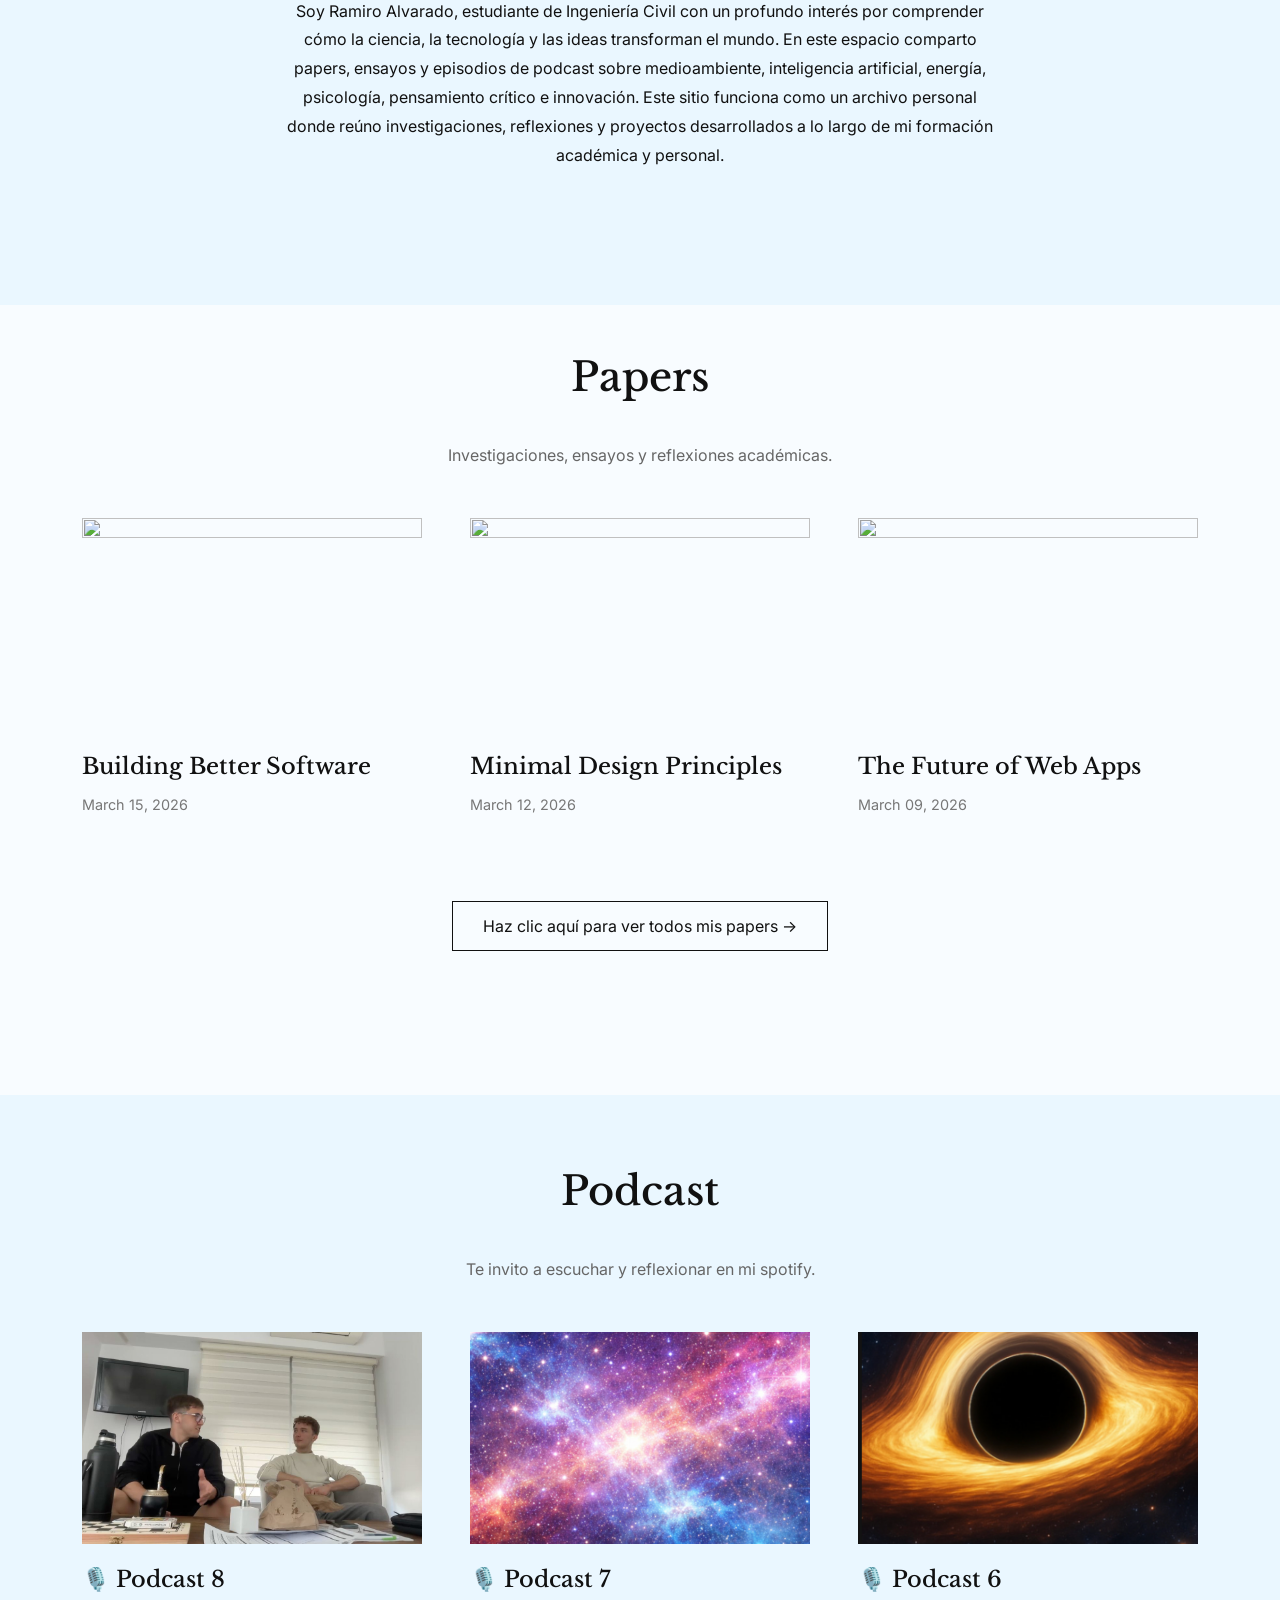
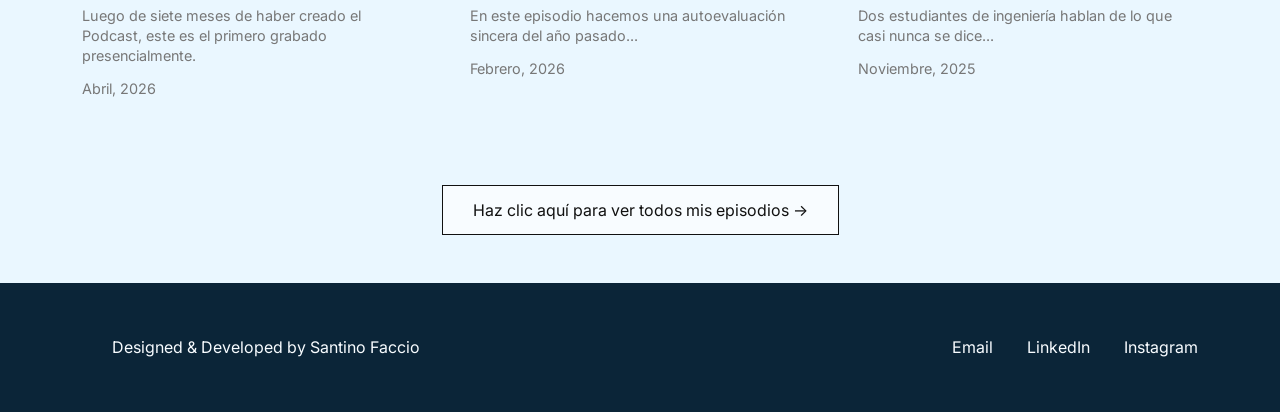
==== commit b9f0d193: "Mejoras esteticas, boceto libros" ====
--- a/index.html
+++ b/index.html
@@ -15,12 +15,13 @@
 
 <body>
 
+    <!-- ===================== NAVBAR PARA TODAS LAS PAGINAS ===================== -->
     <nav class="navbar navbar-expand-lg">
         <div class="container">
 
-            <a class="navbar-brand" href="index.html">
+            <span class="navbar-brand">
                 <img src="img/LogoPodcast.jpeg" alt="Logo Podcast">
-            </a>
+            </span>
 
             <button class="navbar-toggler"
                     type="button"
@@ -32,18 +33,20 @@
             <div class="collapse navbar-collapse" id="menu">
                 <ul class="navbar-nav ms-auto">
                     <li class="nav-item">
+                        <span class="nav-link nav-link-current">Inicio</span>
+                    </li>
+                    <li class="nav-item">
                         <a class="nav-link" href="#Id2">Novedades</a>
                     </li>
                     <li class="nav-item">
-                        <a class="nav-link" href="#Id3">Papers</a>
-                    </li>
-                    <li class="nav-item">
-                        <a class="nav-link" href="#Id4">Podcast</a>
+                        <a class="nav-link" href="papers.html">Papers</a>
+                    </li>
+                    <li class="nav-item">
+                        <a class="nav-link" href="podcast.html">Podcast</a>
                     </li>
                     <li class="nav-item">
                         <a class="nav-link" href="#sobre-mi">Sobre mí</a>
                     </li>
-
                     <li class="nav-item">
                         <a class="nav-link" href="biblioteca.html">Biblioteca</a>
                     </li>
@@ -78,7 +81,7 @@
     <!-- ========================================== -->
     <!-- SECCIÓN NOVEDADES -->
     <!-- ========================================== -->
-    <section class="section bg-light py-5" id="Id2" style="padding-top: 6rem !important;">
+    <section class="section section-soft-white py-5" id="Id2" style="padding-top: 6rem !important;">
         <div class="container">
             
             <div class="text-center mb-5">
@@ -144,9 +147,9 @@
     </section>
 
     <!-- ========================================== -->
-    <!-- SECCIÓN PAPERS Y PODCAST CON FONDO GRIS -->
-    <!-- ========================================== -->
-    <section class="journal-section bg-light py-5" id="Id1">
+    <!-- SECCIÓN PAPERS Y PODCAST -->
+    <!-- ========================================== -->
+    <section class="journal-section section-soft-white py-5" id="Id1">
         <div class="container">
             
             <div id="Id3" class="mb-5 pb-5">
@@ -190,9 +193,19 @@
                         </a>
                     </div>
                 </div>
-            </div>
-
-            <div id="Id4" class="pt-4">
+
+                <div class="text-center mt-5">
+                    <a href="papers.html" class="btn btn-custom">
+                        Haz clic aquí para ver todos mis papers →
+                    </a>
+                </div>
+            </div>
+        </div>
+    </section>
+
+    <section class="journal-section section-soft-blue py-5" id="Id4">
+        <div class="container">
+            <div class="pt-4">
                 <div class="text-center mb-5">
                     <h2 class="section-title">
                         Podcast
@@ -243,7 +256,7 @@
                     </a>
                 </div>
             </div>
-    
+
         </div>
     </section>
     <!-- ========================================== -->
@@ -315,4 +328,4 @@
         });
     </script>
 </body>
-</html>+</html>
--- a/styles.css
+++ b/styles.css
@@ -1,6 +1,6 @@
 body {
     font-family: 'Inter', sans-serif;
-    background: white;
+    background: #eaf7ff;
     color: #111;
     line-height: 1.8;
 }
@@ -9,7 +9,7 @@
 
 .navbar {
     padding: 30px 0;
-    background: white;
+    background: #f8fcff;
 }
 
 .navbar-brand img {
@@ -32,6 +32,12 @@
 
 .nav-link:hover {
     color: black !important;
+}
+
+.nav-link-current {
+    color: #111 !important;
+    cursor: default;
+    font-weight: 500;
 }
 
 /* CONTENIDO */
@@ -66,7 +72,7 @@
     border: 1px solid #111;
     border-radius: 0;
     padding: 12px 30px;
-    background: white;
+    background: #f8fcff;
     color: #111;
     transition: .3s;
 }
@@ -80,6 +86,14 @@
 
 .section {
     padding: 120px 0;
+}
+
+.section-soft-blue {
+    background:#eaf7ff;
+}
+
+.section-soft-white {
+    background:#f8fcff;
 }
 
 .section-title {
@@ -148,16 +162,189 @@
 .journal-link:hover .journal-card{
     transform:translateY(-8px);
 }
+
+/* BIBLIOTECA */
+
+.library-scroll-wrap{
+    position:relative;
+    padding:28px 58px 32px;
+}
+
+.library-scroll{
+    display:flex;
+    gap:34px;
+    min-height:520px;
+    padding:46px 8px 54px;
+    overflow-x:auto;
+    overflow-y:visible;
+    scroll-behavior:smooth;
+    scroll-snap-type:x proximity;
+}
+
+.library-scroll::-webkit-scrollbar{
+    height:8px;
+}
+
+.library-scroll::-webkit-scrollbar-track{
+    background:#d7ecf8;
+}
+
+.library-scroll::-webkit-scrollbar-thumb{
+    background:#174663;
+}
+
+.library-scroll-control{
+    position:absolute;
+    top:50%;
+    z-index:2;
+    display:flex;
+    align-items:center;
+    justify-content:center;
+    width:42px;
+    height:42px;
+    border:0;
+    border-radius:50%;
+    background-color:#0b2538;
+    transform:translateY(-50%);
+    transition:transform .3s ease, background-color .3s ease;
+}
+
+.library-scroll-control:hover{
+    background-color:#174663;
+    transform:translateY(-50%) scale(1.08);
+}
+
+.library-scroll-prev{
+    left:2px;
+}
+
+.library-scroll-next{
+    right:2px;
+}
+
+.library-scroll-control .carousel-control-prev-icon,
+.library-scroll-control .carousel-control-next-icon{
+    width:22px;
+    height:22px;
+    background-size:100%;
+}
+
+.library-item{
+    flex:0 0 280px;
+    scroll-snap-align:center;
+    transition:transform .35s cubic-bezier(.22,1,.36,1);
+}
+
+.library-float-up{
+    transform:translateY(-26px);
+}
+
+.library-float-mid{
+    transform:translateY(12px);
+}
+
+.library-float-down{
+    transform:translateY(54px);
+}
+
+.library-link{
+    display:block;
+    height:100%;
+    color:inherit;
+    text-decoration:none;
+}
+
+.library-card{
+    height:100%;
+    padding:0;
+    background:transparent;
+    border:0;
+    text-align:center;
+    transition:transform .35s cubic-bezier(.22,1,.36,1);
+}
+
+.library-link:hover .library-card{
+    transform:translateY(-14px) scale(1.04);
+}
+
+.library-cover{
+    position:relative;
+    display:flex;
+    align-items:center;
+    justify-content:center;
+    width:100%;
+    aspect-ratio:3/4;
+    margin-bottom:18px;
+    background:linear-gradient(145deg, #dff3ff, #ffffff);
+    border:1px solid #cce6f4;
+    box-shadow:0 16px 36px rgba(11,37,56,.14);
+    overflow:hidden;
+    transition:box-shadow .35s cubic-bezier(.22,1,.36,1), border-color .35s ease;
+}
+
+.library-link:hover .library-cover{
+    border-color:#a8d7ee;
+    box-shadow:0 24px 48px rgba(11,37,56,.22);
+}
+
+.library-cover::before{
+    content:"Imagen del libro";
+    color:#6c8797;
+    font-size:.95rem;
+}
+
+.library-cover img{
+    position:absolute;
+    inset:0;
+    width:100%;
+    height:100%;
+    object-fit:cover;
+}
+
+.library-card h4{
+    margin:0;
+    font-family:'Libre Baskerville', serif;
+    font-size:1.12rem;
+    line-height:1.35;
+}
+
+@media (max-width: 767px){
+    .library-scroll-wrap{
+        padding:10px 44px 28px;
+    }
+
+    .library-scroll{
+        gap:24px;
+        min-height:470px;
+        padding:36px 4px 48px;
+    }
+
+    .library-item{
+        flex-basis:240px;
+    }
+
+    .library-float-up{
+        transform:translateY(-14px);
+    }
+
+    .library-float-mid{
+        transform:translateY(8px);
+    }
+
+    .library-float-down{
+        transform:translateY(34px);
+    }
+}
 /* FOOTER */
 
 .footer{
-    background:#000;
-    color:white;
+    background:#0b2538;
+    color:#f8fcff;
     padding:50px 0;
 }
 
 .footer a{
-    color:white;
+    color:#f8fcff;
     text-decoration:none;
     margin-left:30px;
     transition:.3s;
@@ -173,7 +360,8 @@
     padding:20px;
     height:100%;
     min-height:690px;
-    border:1px solid #ececec;
+    background:#f8fcff;
+    border:1px solid #d7ecf8;
     cursor:pointer;
 
     display:flex;
@@ -216,5 +404,3 @@
     color:#777;
     font-size:.9rem;
 }
-
-
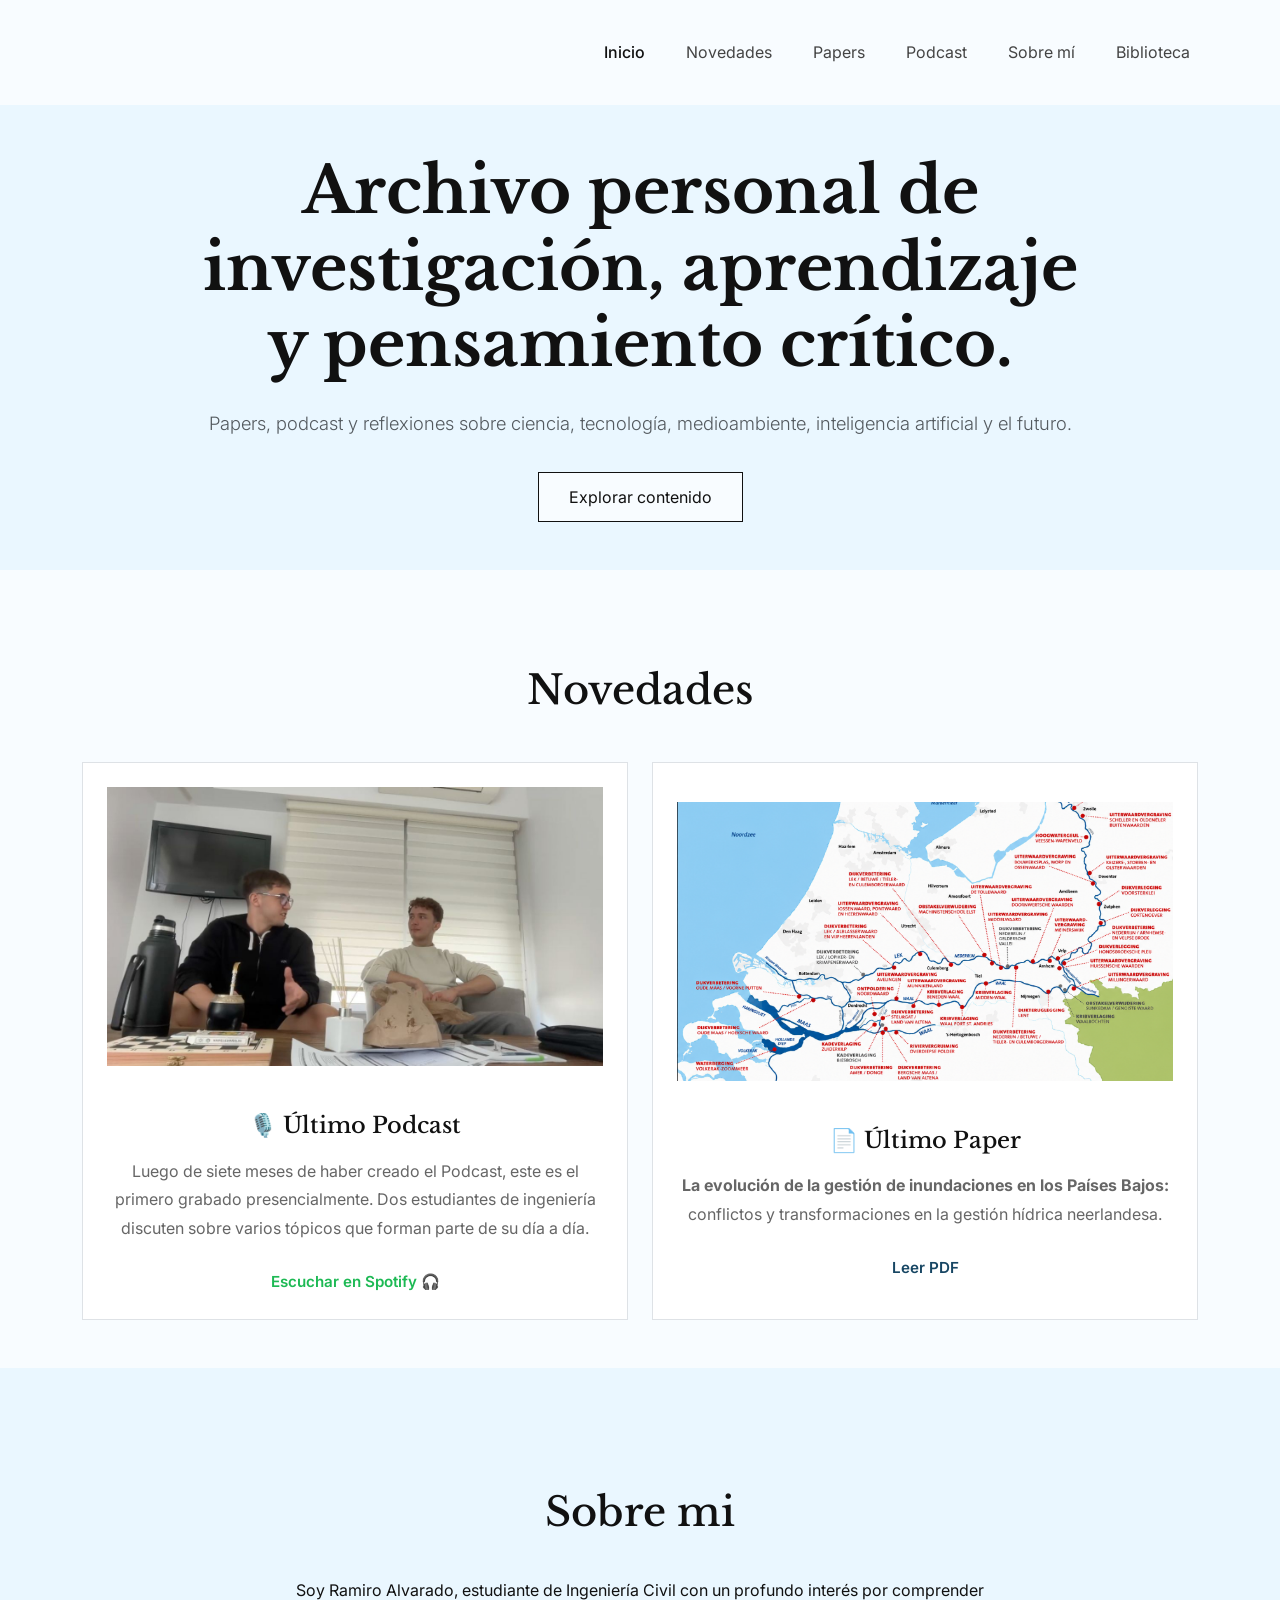
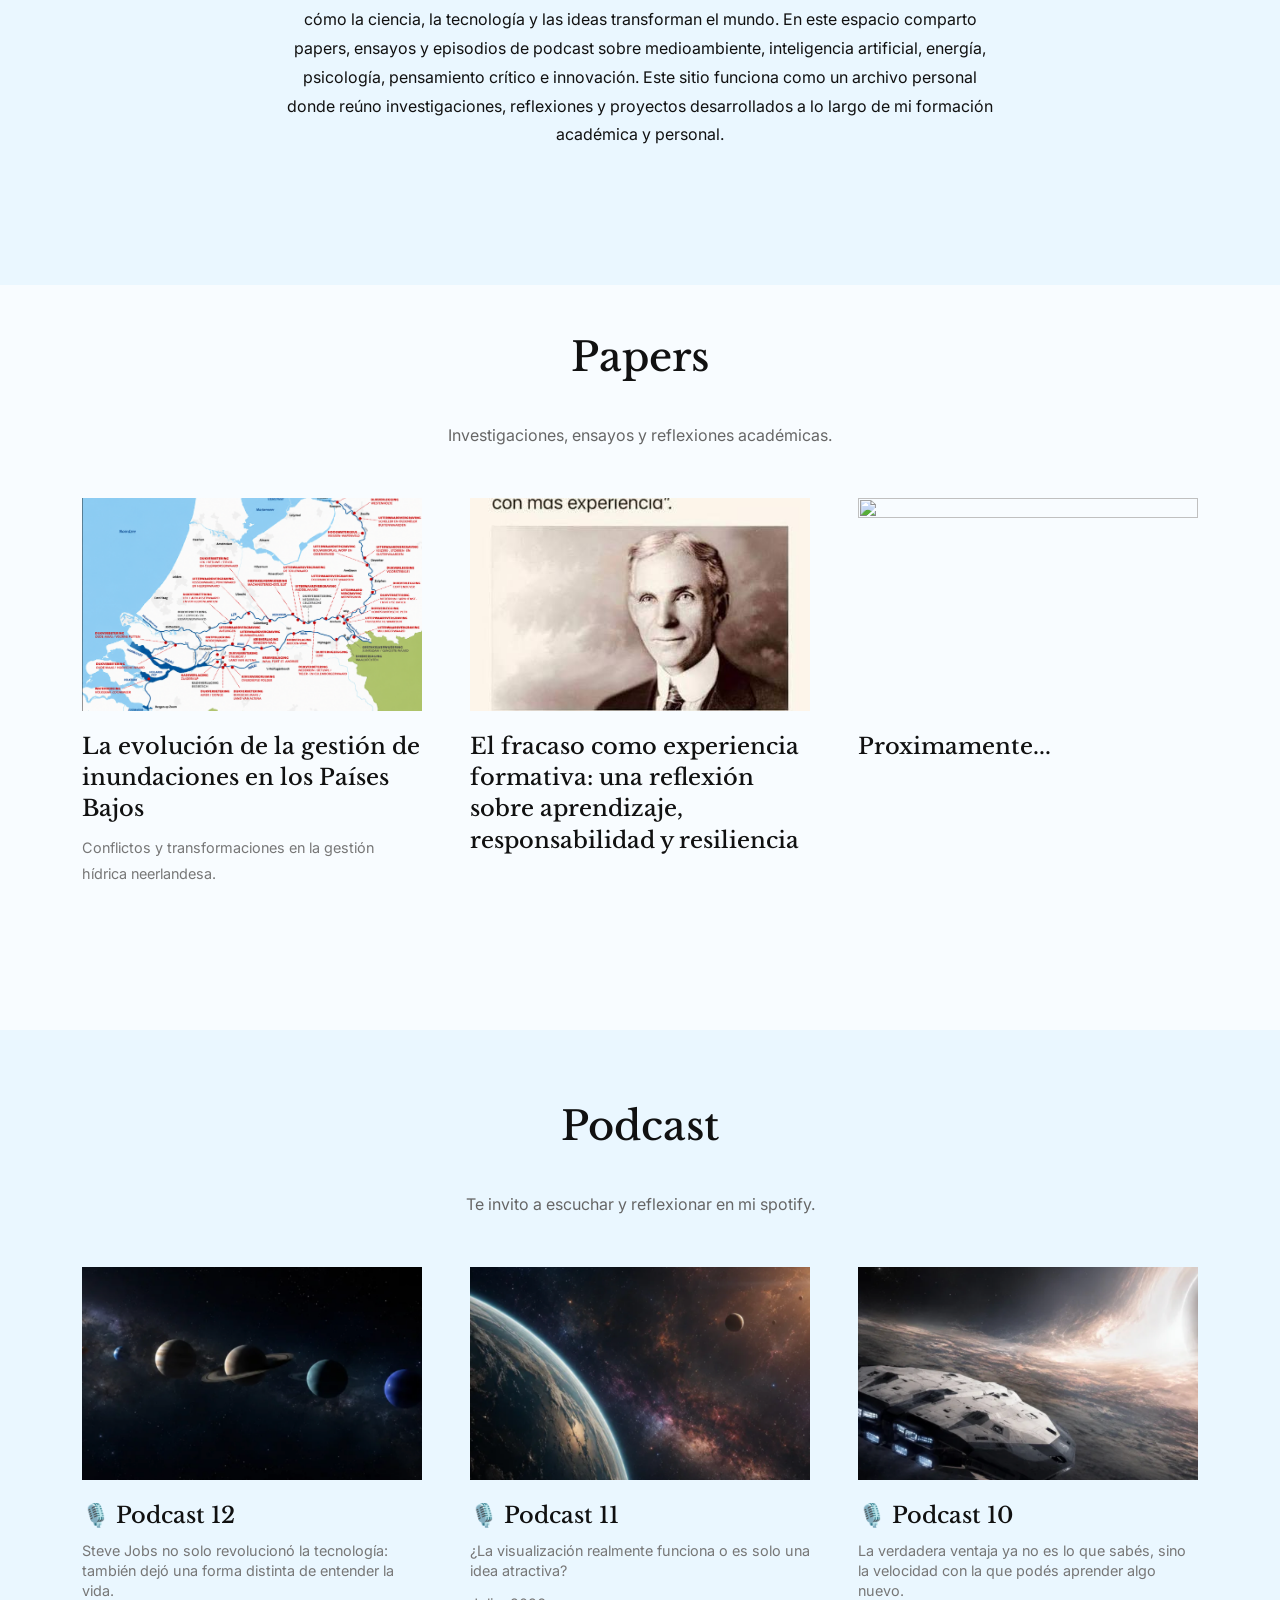
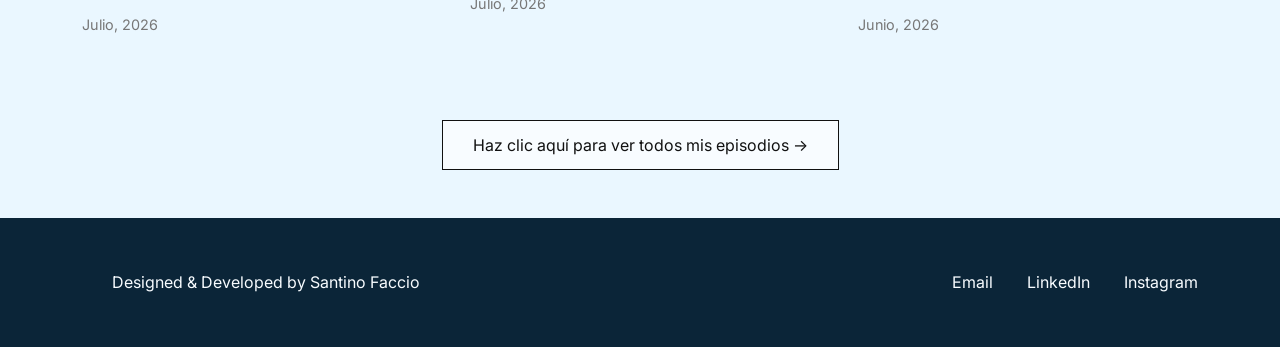
==== commit 6d29e7fd: "Actualizacion de nuevos podcast, inclucion de papers, mejoras funcionales en varios archivos, link l" ====
--- a/index.html
+++ b/index.html
@@ -18,10 +18,6 @@
     <!-- ===================== NAVBAR PARA TODAS LAS PAGINAS ===================== -->
     <nav class="navbar navbar-expand-lg">
         <div class="container">
-
-            <span class="navbar-brand">
-                <img src="img/LogoPodcast.jpeg" alt="Logo Podcast">
-            </span>
 
             <button class="navbar-toggler"
                     type="button"
@@ -39,7 +35,7 @@
                         <a class="nav-link" href="#Id2">Novedades</a>
                     </li>
                     <li class="nav-item">
-                        <a class="nav-link" href="papers.html">Papers</a>
+                        <a class="nav-link" href="#Id3">Papers</a>
                     </li>
                     <li class="nav-item">
                         <a class="nav-link" href="podcast.html">Podcast</a>
@@ -114,14 +110,22 @@
                 </div>
 
                 <div class="col-md-6">
-                    <div class="p-4 border bg-white h-100 text-center d-flex flex-column justify-content-center">
-                        <img src="img/paper-cover.jpg" alt="Portada Paper" class="img-fluid mb-4" style="width: 100%; aspect-ratio: 16/9; object-fit: cover;">
-                        
-                        <h4 style="font-family: 'Libre Baskerville', serif; margin-bottom: 15px;">📄 Último Paper</h4>
-                        <p style="color: #666; margin-bottom: 0;">
-                            <strong>Minimal Design Principles:</strong> Investigación sobre cómo la simplicidad visual impacta en la experiencia del usuario y reduce la carga cognitiva.
-                        </p>
-                    </div>
+                    <a href="pdf/gestion-inundaciones-paises-bajos.pdf" target="_blank" class="journal-link" style="height: 100%; text-decoration: none;">
+                        <div class="p-4 border bg-white h-100 text-center d-flex flex-column justify-content-center journal-card">
+                            <img src="img/PaperPaisesBajos.png" alt="Portada Paper" class="img-fluid mb-4" style="width: 100%; aspect-ratio: 16/9; object-fit: cover;">
+                            
+                            <h4 style="font-family: 'Libre Baskerville', serif; margin-bottom: 15px;">📄 Último Paper</h4>
+                            <p style="color: #666; margin-bottom: 15px;">
+                                <strong>La evolución de la gestión de inundaciones en los Países Bajos:</strong> conflictos y transformaciones en la gestión hídrica neerlandesa.
+                            </p>
+
+                            <div>
+                                <span style="color: #174663; font-weight: 600; font-size: 0.95rem;">
+                                    Leer PDF
+                                </span>
+                            </div>
+                        </div>
+                    </a>
                 </div>
 
             </div>
@@ -164,41 +168,44 @@
         
                 <div class="row g-5">
                     <div class="col-lg-4 col-md-6">
-                        <a href="ArtSect1.html" class="journal-link">
-                            <article class="journal-card">
-                                <img src="img/post1.jpg" class="img-fluid" alt="">
-                                <h4>Building Better Software</h4>
-                                <span>March 15, 2026</span>
-                            </article>
-                        </a>
-                    </div>
-        
-                    <div class="col-lg-4 col-md-6">
-                        <a href="ArtSect2.html" class="journal-link">
-                            <article class="journal-card">
-                                <img src="img/post2.jpg" class="img-fluid" alt="">
-                                <h4>Minimal Design Principles</h4>
-                                <span>March 12, 2026</span>
-                            </article>
-                        </a>
-                    </div>
-        
-                    <div class="col-lg-4 col-md-6">
-                        <a href="ArtSect3.html" class="journal-link">
+                        <a href="pdf/gestion-inundaciones-paises-bajos.pdf" target="_blank" class="journal-link">
+                            <article class="journal-card">
+                                <img src="img/PaperPaisesBajos.png" class="img-fluid" alt="">
+                                <h4>La evolución de la gestión de inundaciones en los Países Bajos</h4>
+                                <span>Conflictos y transformaciones en la gestión hídrica neerlandesa.</span>
+                            </article>
+                        </a>
+                    </div>
+        
+                    <div class="col-lg-4 col-md-6">
+                        <a href="pdf/gestion-inundaciones-paises-bajos.pdf" class="journal-link">
+                            <article class="journal-card">
+                                <img src="img/PaperFracaso.jpeg" class="img-fluid" alt="">
+                                <h4>El fracaso como experiencia formativa: una
+                                    reflexión sobre aprendizaje, responsabilidad y
+                                    resiliencia</h4>
+                                <span></span>
+                            </article>
+                        </a>
+                    </div>
+        
+                    <div class="col-lg-4 col-md-6">
+                        <a href="#" class="journal-link">
                             <article class="journal-card">
                                 <img src="img/post3.jpg" class="img-fluid" alt="">
-                                <h4>The Future of Web Apps</h4>
-                                <span>March 09, 2026</span>
-                            </article>
-                        </a>
-                    </div>
-                </div>
-
+                                <h4>Proximamente...</h4>
+                                <span></span>
+                            </article>
+                        </a>
+                    </div>
+                </div>
+                <!-- COMENTADO TEMPORALMENTE HASTA QUE HAYAN MAS PAPERS
                 <div class="text-center mt-5">
                     <a href="papers.html" class="btn btn-custom">
                         Haz clic aquí para ver todos mis papers →
                     </a>
                 </div>
+                -->
             </div>
         </div>
     </section>
@@ -217,34 +224,34 @@
             
                 <div class="row g-5">
                     <div class="col-lg-4 col-md-6">
-                        <a href="https://open.spotify.com/episode/62cA5rLiUwDuzhFDRsWuva" target="_blank" class="journal-link">
-                            <article class="journal-card">
-                                <img src="img/PortadaCapitulo8.jpeg" class="img-fluid" alt="Capítulo 8">
-                                <h4 style="font-family: 'Libre Baskerville', serif;">🎙️ Podcast 8</h4>
-                                <span style="line-height: 1.4;">Luego de siete meses de haber creado el Podcast, este es el primero grabado presencialmente.</span>
-                                <span>Abril, 2026</span>
-                            </article>
-                        </a>
-                    </div>
-            
-                    <div class="col-lg-4 col-md-6">
-                        <a href="https://open.spotify.com/episode/0x00ILSIrJQCTMIJi3r1mp" target="_blank" class="journal-link">
-                            <article class="journal-card">
-                                <img src="img/PortadaCapitulo7.png" class="img-fluid" alt="Capítulo 7">
-                                <h4 style="font-family: 'Libre Baskerville', serif;">🎙️ Podcast 7</h4>
-                                <span style="line-height: 1.4;">En este episodio hacemos una autoevaluación sincera del año pasado...</span>
-                                <span>Febrero, 2026</span>
-                            </article>
-                        </a>
-                    </div>
-            
-                    <div class="col-lg-4 col-md-6">
-                        <a href="https://open.spotify.com/episode/5B5YVwKA6Tso72azm7vd7c" target="_blank" class="journal-link">
-                            <article class="journal-card">
-                                <img src="img/PortadaCapitulo6.png" class="img-fluid" alt="Capítulo 6">
-                                <h4 style="font-family: 'Libre Baskerville', serif;">🎙️ Podcast 6</h4>
-                                <span style="line-height: 1.4;">Dos estudiantes de ingeniería hablan de lo que casi nunca se dice...</span>
-                                <span>Noviembre, 2025</span>
+                        <a href="https://open.spotify.com/episode/1AoNMKab33SnLGQVIzC1k3" target="_blank" class="journal-link">
+                            <article class="journal-card">
+                                <img src="img/PortadaCapitulo12.png" class="img-fluid" alt="Capítulo 12">
+                                <h4 style="font-family: 'Libre Baskerville', serif;">🎙️ Podcast 12</h4>
+                                <span style="line-height: 1.4;">Steve Jobs no solo revolucionó la tecnología: también dejó una forma distinta de entender la vida.</span>
+                                <span>Julio, 2026</span>
+                            </article>
+                        </a>
+                    </div>
+            
+                    <div class="col-lg-4 col-md-6">
+                        <a href="https://open.spotify.com/episode/4DG2Y0ZMKrVAtV9vR9QsRJ" target="_blank" class="journal-link">
+                            <article class="journal-card">
+                                <img src="img/PortadaCapitulo11.png" class="img-fluid" alt="Capítulo 11">
+                                <h4 style="font-family: 'Libre Baskerville', serif;">🎙️ Podcast 11</h4>
+                                <span style="line-height: 1.4;">¿La visualización realmente funciona o es solo una idea atractiva?</span>
+                                <span>Julio, 2026</span>
+                            </article>
+                        </a>
+                    </div>
+            
+                    <div class="col-lg-4 col-md-6">
+                        <a href="https://open.spotify.com/episode/5Ki6zgVn0f3x4DjGDhdZ4C" target="_blank" class="journal-link">
+                            <article class="journal-card">
+                                <img src="img/PortadaCapitulo10.png" class="img-fluid" alt="Capítulo 10">
+                                <h4 style="font-family: 'Libre Baskerville', serif;">🎙️ Podcast 10</h4>
+                                <span style="line-height: 1.4;">La verdadera ventaja ya no es lo que sabés, sino la velocidad con la que podés aprender algo nuevo.</span>
+                                <span>Junio, 2026</span>
                             </article>
                         </a>
                     </div>
@@ -274,7 +281,7 @@
             
                 <div class="col-md-6 text-md-end mt-4 mt-md-0">
                     <a href="#">Email</a>
-                    <a href="#">LinkedIn</a>
+                    <a href="https://www.linkedin.com/in/ramiro-jose-alvarado-5608b9363/?enhance=null">LinkedIn</a>
                     <a href="#">Instagram</a>
                 </div>
             
--- a/styles.css
+++ b/styles.css
@@ -10,18 +10,6 @@
 .navbar {
     padding: 30px 0;
     background: #f8fcff;
-}
-
-.navbar-brand img {
-    height: 70px; 
-    margin-left: -100px; 
-    margin-top: -15px; 
-}
-
-.navbar-brand {
-    font-family: 'Libre Baskerville', serif;
-    font-size: 1.2rem;
-    font-weight: 700;
 }
 
 .nav-link {
@@ -161,6 +149,71 @@
 }
 .journal-link:hover .journal-card{
     transform:translateY(-8px);
+}
+
+/* PAPERS */
+
+.paper-link{
+    display:block;
+    height:100%;
+    color:inherit;
+    text-decoration:none;
+}
+
+.paper-card{
+    height:100%;
+    min-height:320px;
+    padding:28px;
+    background:#f8fcff;
+    border:1px solid #d7ecf8;
+    box-shadow:0 14px 34px rgba(11,37,56,.08);
+    display:flex;
+    flex-direction:column;
+    transition:transform .35s cubic-bezier(.22,1,.36,1), box-shadow .35s cubic-bezier(.22,1,.36,1), border-color .35s ease;
+}
+
+.paper-link:hover .paper-card{
+    transform:translateY(-10px) scale(1.03);
+    border-color:#a8d7ee;
+    box-shadow:0 24px 48px rgba(11,37,56,.16);
+}
+
+.paper-card-empty{
+    opacity:.68;
+    border-style:dashed;
+}
+
+.paper-file-label{
+    width:58px;
+    height:58px;
+    margin-bottom:28px;
+    border:1px solid #174663;
+    display:flex;
+    align-items:center;
+    justify-content:center;
+    color:#174663;
+    font-weight:600;
+    letter-spacing:.04em;
+}
+
+.paper-card h4{
+    margin-bottom:14px;
+    font-family:'Libre Baskerville', serif;
+    font-size:1.25rem;
+    line-height:1.4;
+}
+
+.paper-card p{
+    color:#666;
+    margin:0;
+}
+
+.paper-card span{
+    display:block;
+    margin-top:auto;
+    padding-top:24px;
+    color:#174663;
+    font-weight:500;
 }
 
 /* BIBLIOTECA */
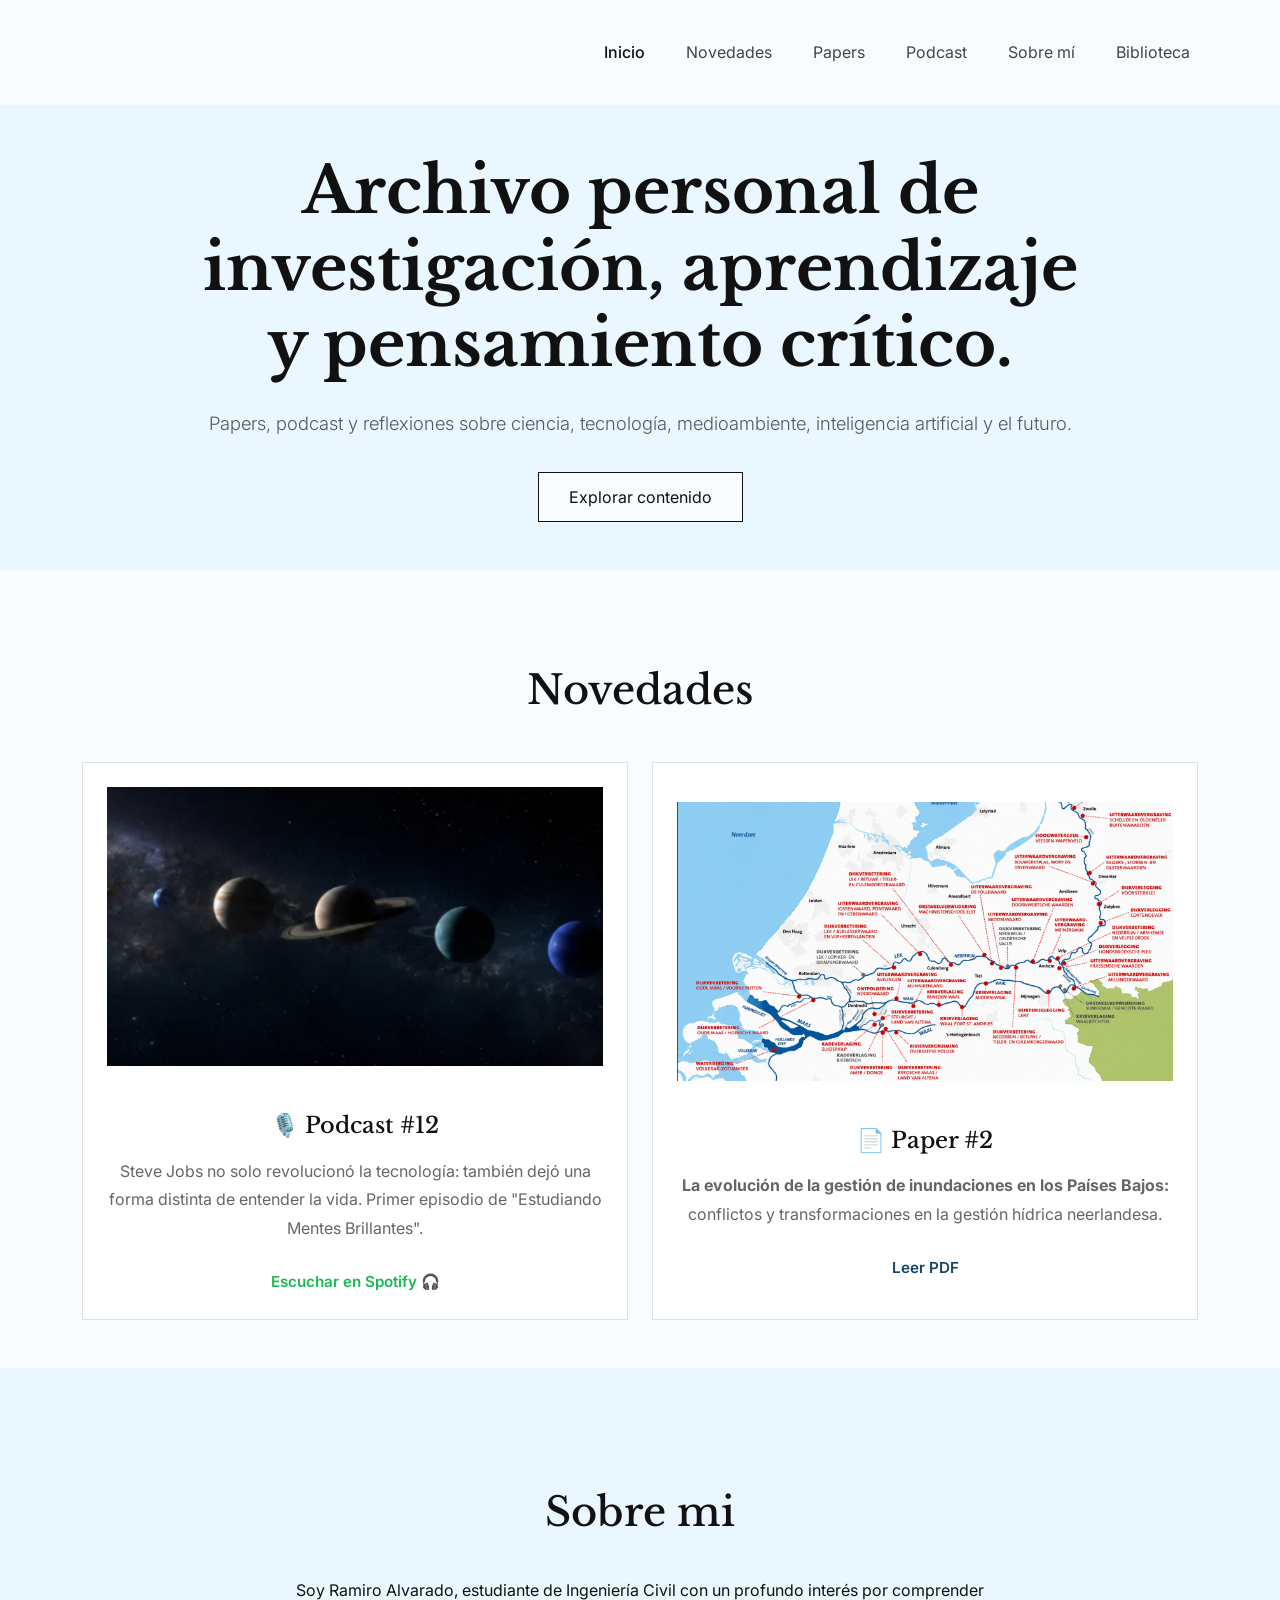
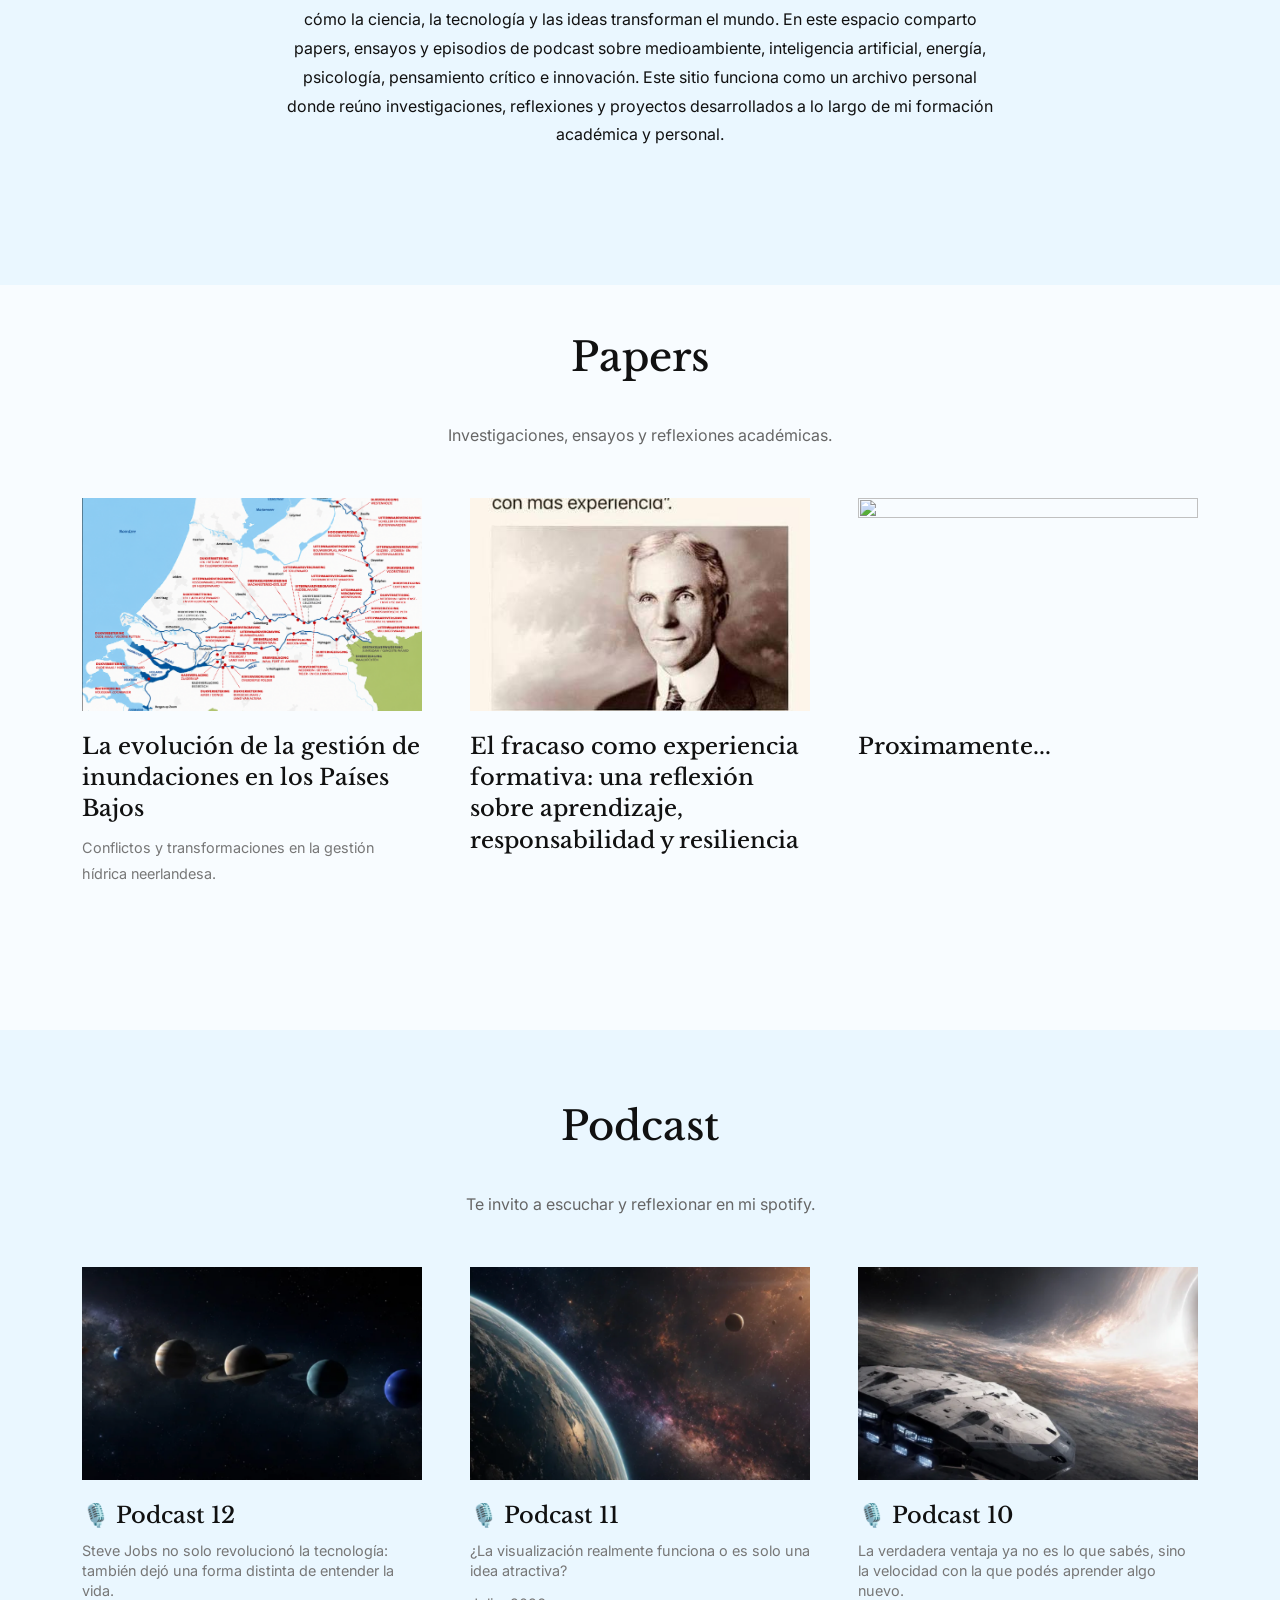
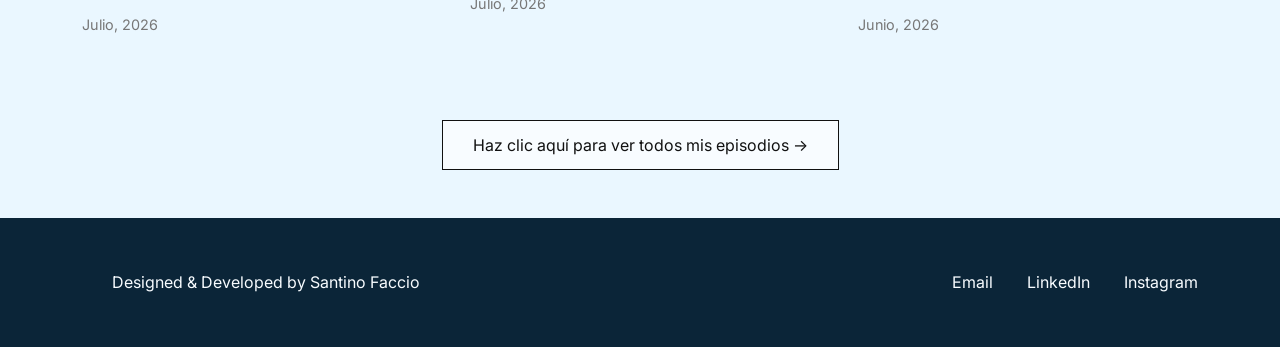
==== commit 35c65f08: "Mejoras leves" ====
--- a/index.html
+++ b/index.html
@@ -89,14 +89,14 @@
             <div class="row g-4">
                 
                 <div class="col-md-6">
-                    <a href="https://open.spotify.com/episode/62cA5rLiUwDuzhFDRsWuva" target="_blank" class="journal-link" style="height: 100%; text-decoration: none;">
+                    <a href="https://open.spotify.com/episode/1AoNMKab33SnLGQVIzC1k3" target="_blank" class="journal-link" style="height: 100%; text-decoration: none;">
                         <div class="p-4 border bg-white h-100 text-center d-flex flex-column justify-content-center journal-card">
                             
-                            <img src="img/PortadaCapitulo8.jpeg" alt="Portada Podcast" class="img-fluid mb-4" style="width: 100%; aspect-ratio: 16/9; object-fit: cover;">
-                            
-                            <h4 style="font-family: 'Libre Baskerville', serif; margin-bottom: 15px;">🎙️ Último Podcast</h4>
+                            <img src="img/PortadaCapitulo12.png" alt="Portada Podcast" class="img-fluid mb-4" style="width: 100%; aspect-ratio: 16/9; object-fit: cover;">
+                            
+                            <h4 style="font-family: 'Libre Baskerville', serif; margin-bottom: 15px;">🎙️ Podcast #12</h4>
                             <p style="color: #666; margin-bottom: 15px;">
-                                Luego de siete meses de haber creado el Podcast, este es el primero grabado presencialmente. Dos estudiantes de ingeniería discuten sobre varios tópicos que forman parte de su día a día.
+                                Steve Jobs no solo revolucionó la tecnología: también dejó una forma distinta de entender la vida. Primer episodio de "Estudiando Mentes Brillantes".
                             </p>
                             
                             <div>
@@ -114,7 +114,7 @@
                         <div class="p-4 border bg-white h-100 text-center d-flex flex-column justify-content-center journal-card">
                             <img src="img/PaperPaisesBajos.png" alt="Portada Paper" class="img-fluid mb-4" style="width: 100%; aspect-ratio: 16/9; object-fit: cover;">
                             
-                            <h4 style="font-family: 'Libre Baskerville', serif; margin-bottom: 15px;">📄 Último Paper</h4>
+                            <h4 style="font-family: 'Libre Baskerville', serif; margin-bottom: 15px;">📄 Paper #2 </h4>
                             <p style="color: #666; margin-bottom: 15px;">
                                 <strong>La evolución de la gestión de inundaciones en los Países Bajos:</strong> conflictos y transformaciones en la gestión hídrica neerlandesa.
                             </p>
